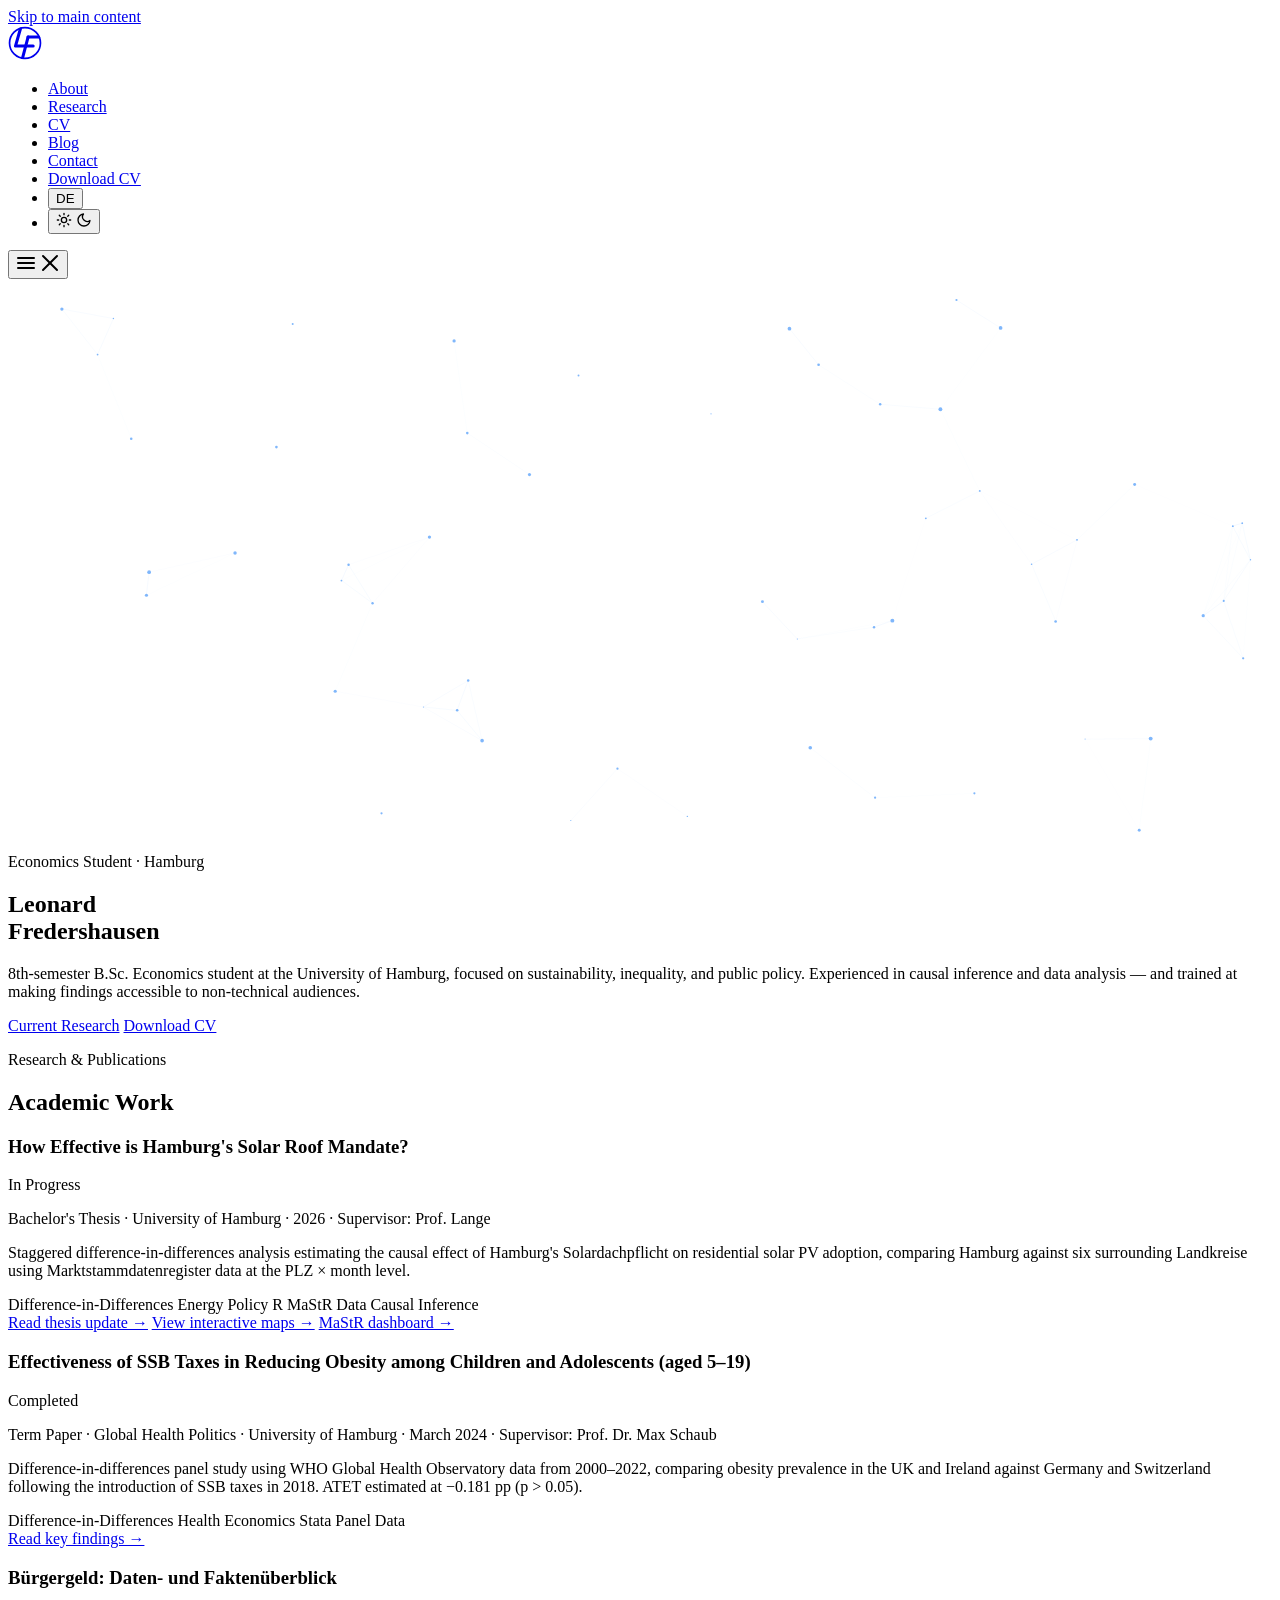
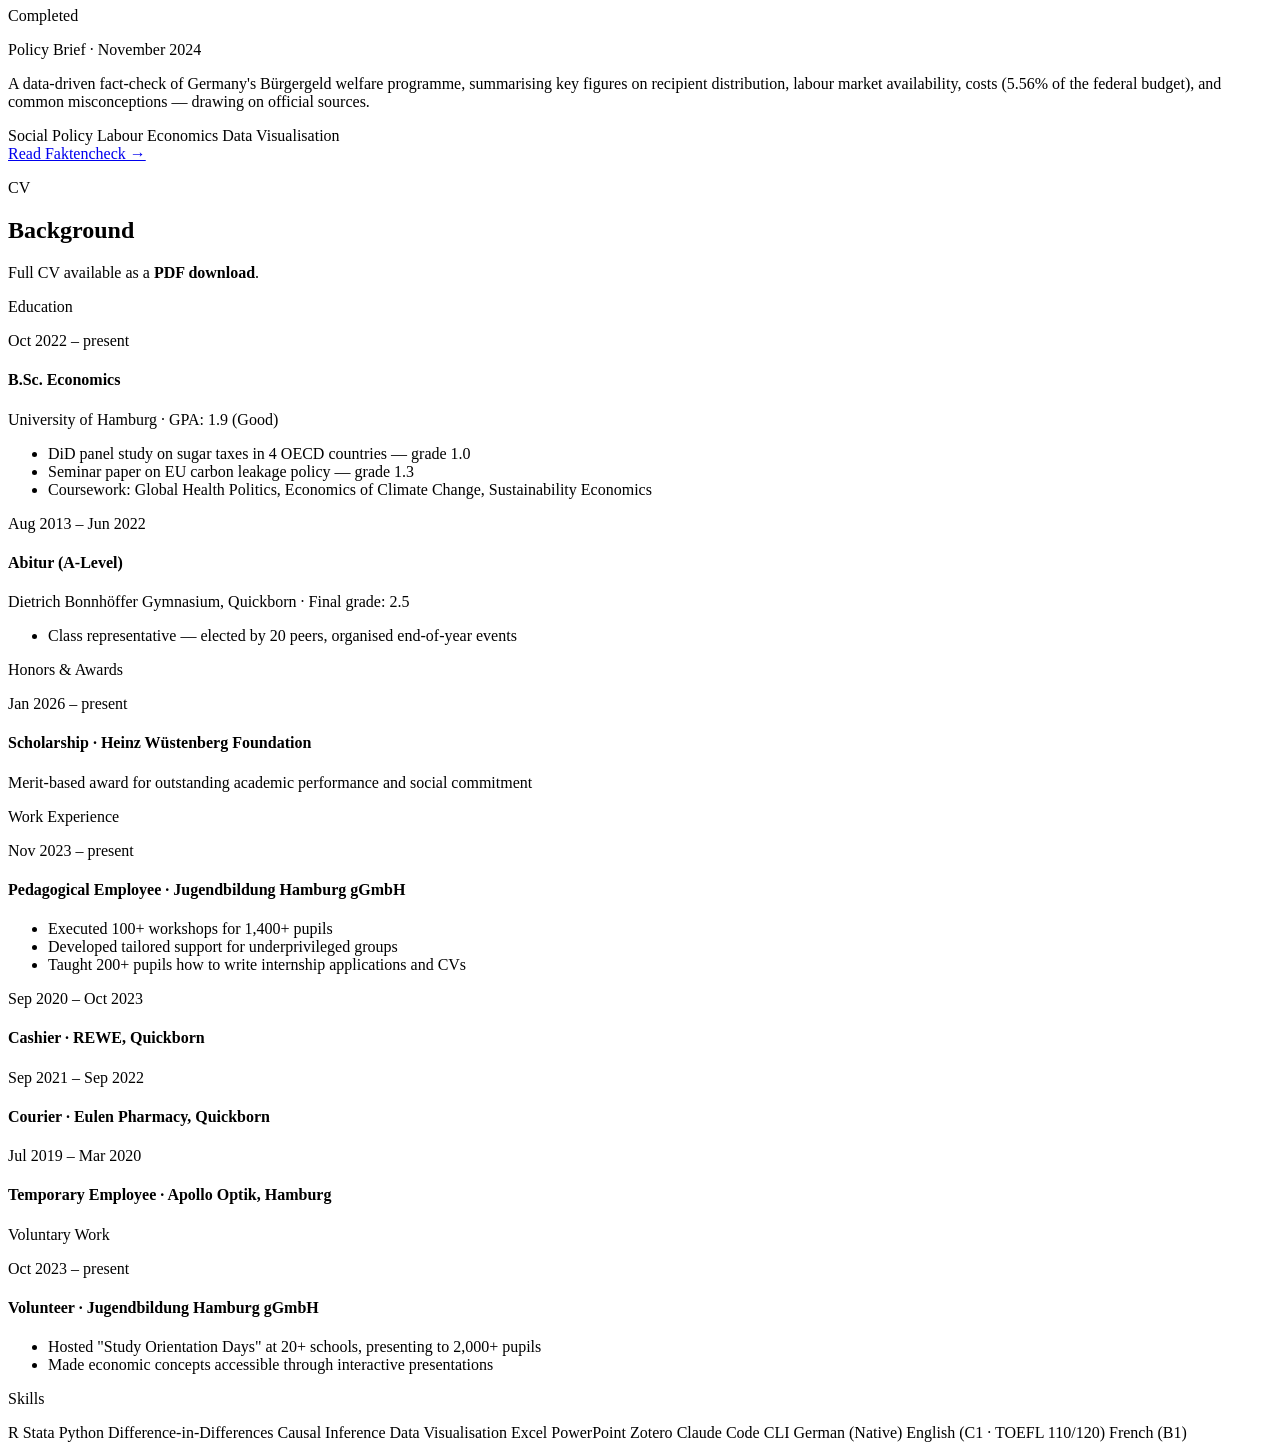
==== index.html @ 4311115f "Point og:url tags at lhausen.github.io after repo rename Repo renamed leonardfredershausen.github.io" ====
<!DOCTYPE html>
<html lang="en">
<head>
  <meta charset="UTF-8" />
  <meta name="viewport" content="width=device-width, initial-scale=1.0" />
  <title>Leonard Fredershausen — Economics Student</title>
  <meta name="description" content="Leonard Fredershausen — Economics student at the University of Hamburg, focused on sustainability, inequality, and evidence-based policy." />
  <meta property="og:type" content="website" />
  <meta property="og:title" content="Leonard Fredershausen — Economics Student" />
  <meta property="og:description" content="Economics student at the University of Hamburg focused on sustainability, inequality, and evidence-based policy." />
  <meta property="og:url" content="https://lhausen.github.io/" />
  <meta name="twitter:card" content="summary" />
  <meta name="twitter:title" content="Leonard Fredershausen — Economics Student" />
  <meta name="twitter:description" content="Economics student at the University of Hamburg focused on sustainability, inequality, and evidence-based policy." />
  <link rel="icon" type="image/svg+xml" href="favicon.svg" />
  <link rel="preconnect" href="https://fonts.googleapis.com" />
  <link rel="preconnect" href="https://fonts.gstatic.com" crossorigin />
  <link href="https://fonts.googleapis.com/css2?family=Inter:ital,opsz,wght@0,14..32,400;0,14..32,500;0,14..32,600;0,14..32,700;0,14..32,800&display=swap" rel="stylesheet" />
  <link rel="stylesheet" href="style.css" />
</head>
<body>
<a class="skip-link" href="#main-content">Skip to main content</a>

<!-- ── NAVIGATION ── -->
<nav>
  <div class="nav-inner">
    <a class="logo" href="#about">
      <svg width="34" height="34" viewBox="0 0 200 200" xmlns="http://www.w3.org/2000/svg" aria-label="Leonard Fredershausen">
        <defs><clipPath id="nc"><circle cx="100" cy="100" r="95"/></clipPath></defs>
        <circle cx="100" cy="100" r="91" fill="none" stroke="currentColor" stroke-width="10"/>
        <g clip-path="url(#nc)" fill="none" stroke="currentColor" stroke-width="18" stroke-linecap="round" stroke-linejoin="round">
          <polyline points="74,13 44,118 104,118"/>
          <line x1="118" y1="65" x2="85" y2="190"/>
          <line x1="118" y1="65" x2="184" y2="65"/>
          <line x1="104" y1="118" x2="148" y2="118"/>
        </g>
      </svg>
    </a>
    <ul>
      <li><a href="#about">About</a></li>
      <li><a href="#research">Research</a></li>
      
      <li><a href="#cv">CV</a></li>
      <li><a href="blog/index.html">Blog</a></li>
      <li><a href="#contact">Contact</a></li>
      <li><a class="nav-cv-btn" href="Leonard_Fredershausen_CV.pdf" download>Download CV</a></li>
      <li><button class="lang-toggle" id="langToggle" aria-label="Switch language">EN</button></li>
      <li><button class="theme-toggle" id="themeToggle" aria-label="Toggle dark mode">
        <svg class="icon-sun" xmlns="http://www.w3.org/2000/svg" width="16" height="16" viewBox="0 0 24 24" fill="none" stroke="currentColor" stroke-width="2" stroke-linecap="round" stroke-linejoin="round"><circle cx="12" cy="12" r="4"/><path d="M12 2v2M12 20v2M4.93 4.93l1.41 1.41M17.66 17.66l1.41 1.41M2 12h2M20 12h2M4.93 19.07l1.41-1.41M17.66 6.34l1.41-1.41"/></svg>
        <svg class="icon-moon" xmlns="http://www.w3.org/2000/svg" width="16" height="16" viewBox="0 0 24 24" fill="none" stroke="currentColor" stroke-width="2" stroke-linecap="round" stroke-linejoin="round"><path d="M21 12.79A9 9 0 1 1 11.21 3 7 7 0 0 0 21 12.79z"/></svg>
      </button></li>
    </ul>
    <button class="nav-toggle" id="navToggle" aria-label="Toggle menu" aria-expanded="false">
      <svg class="icon-ham" width="20" height="20" viewBox="0 0 20 20" fill="none" xmlns="http://www.w3.org/2000/svg"><line x1="2" y1="5" x2="18" y2="5" stroke="currentColor" stroke-width="2" stroke-linecap="round"/><line x1="2" y1="10" x2="18" y2="10" stroke="currentColor" stroke-width="2" stroke-linecap="round"/><line x1="2" y1="15" x2="18" y2="15" stroke="currentColor" stroke-width="2" stroke-linecap="round"/></svg>
      <svg class="icon-x" width="20" height="20" viewBox="0 0 20 20" fill="none" xmlns="http://www.w3.org/2000/svg"><line x1="3" y1="3" x2="17" y2="17" stroke="currentColor" stroke-width="2" stroke-linecap="round"/><line x1="17" y1="3" x2="3" y2="17" stroke="currentColor" stroke-width="2" stroke-linecap="round"/></svg>
    </button>
  </div>
</nav>

<!-- ── MAIN CONTENT ── -->
<main id="main-content">

<!-- ── HERO ── -->
<section id="about">
  <canvas id="hero-canvas"></canvas>
  <div class="section-inner">
    <p class="hero-eyebrow fade-up"><span id="typewriter-role" data-en="Economics Student" data-de="Wirtschaftsstudent">Economics Student</span> · Hamburg</p>
    <h1 class="hero-name fade-up">Leonard<br><span>Fredershausen</span></h1>
    <p class="hero-bio fade-up" data-en="8th-semester B.Sc. Economics student at the University of Hamburg, focused on sustainability, inequality, and public policy. Experienced in causal inference and data analysis — and trained at making findings accessible to non-technical audiences." data-de="Wirtschaftsstudent im 8. Semester (B.Sc.) an der Universität Hamburg mit Schwerpunkt Nachhaltigkeit, Ungleichheit und evidenzbasierter Politik. Erfahrung in kausaler Inferenz und Datenanalyse — und geübt darin, Ergebnisse für nicht-technische Zielgruppen verständlich zu machen.">
      8th-semester B.Sc. Economics student at the University of Hamburg, focused on
      sustainability, inequality, and public policy. Experienced in
      causal inference and data analysis — and trained at making findings
      accessible to non-technical audiences.
    </p>
    <div class="hero-links fade-up">
      <a class="btn btn-primary" href="#research" data-en="Current Research" data-de="Aktuelle Forschung">Current Research</a>
      <a class="btn btn-secondary" href="Leonard_Fredershausen_CV.pdf" download data-en="Download CV" data-de="Lebenslauf herunterladen">Download CV</a>
    </div>
  </div>
</section>

<!-- ── RESEARCH & PUBLICATIONS ── -->
<section id="research" class="subtle">
  <div class="section-inner">
    <p class="section-label" data-en="Research & Publications" data-de="Forschung & Publikationen">Research & Publications</p>
    <h2 class="section-title" data-en="Academic Work" data-de="Akademische Arbeiten">Academic Work</h2>
    <div class="pub-card fade-up">
      <div class="pub-card-header">
        <h3 data-en="How Effective is Hamburg's Solar Roof Mandate?" data-de="Wie wirksam ist Hamburgs Solardachpflicht?">How Effective is Hamburg's Solar Roof Mandate?</h3>
        <span class="pub-status status-progress" data-en="In Progress" data-de="In Bearbeitung">In Progress</span>
      </div>
      <p class="pub-meta" data-en="Bachelor's Thesis · University of Hamburg · 2026 · Supervisor: Prof. Lange" data-de="Bachelorarbeit · Universität Hamburg · 2026 · Betreuer: Prof. Lange">Bachelor's Thesis · University of Hamburg · 2026 · Supervisor: Prof. Lange</p>
      <p data-en="Staggered difference-in-differences analysis estimating the causal effect of Hamburg's Solardachpflicht on residential solar PV adoption, comparing Hamburg against six surrounding Landkreise using Marktstammdatenregister data at the PLZ × month level." data-de="Gestaffelte Difference-in-Differences-Analyse zur Schätzung des Kausaleffekts der Hamburger Solardachpflicht auf die private Solarenergienutzung, unter Verwendung von Marktstammdatenregisterdaten auf PLZ-×-Monats-Ebene.">Staggered difference-in-differences analysis estimating the causal effect of Hamburg's Solardachpflicht on residential solar PV adoption, comparing Hamburg against six surrounding Landkreise using Marktstammdatenregister data at the PLZ × month level.</p>
      <div class="tag-row">
        <span class="tag">Difference-in-Differences</span>
        <span class="tag">Energy Policy</span>
        <span class="tag">R</span>
        <span class="tag">MaStR Data</span>
        <span class="tag">Causal Inference</span>
      </div>
      <div class="pub-actions">
        <a class="pub-read-more" href="blog/posts/hamburg-solar-mandate.html" data-en="Read thesis update →" data-de="Zur Thesis-Aktualisierung →">Read thesis update →</a>
        <a class="pub-read-more pub-read-more-alt" href="germany-map.html" data-en="View interactive maps →" data-de="Interaktive Karten →">View interactive maps →</a>
        <a class="pub-read-more pub-read-more-alt" href="solar-dashboard.html" data-en="MaStR dashboard →" data-de="MaStR Dashboard →">MaStR dashboard →</a>
      </div>
    </div>

    <div class="pub-card fade-up">
      <div class="pub-card-header">
        <h3 data-en="Effectiveness of SSB Taxes in Reducing Obesity among Children and Adolescents (aged 5–19)" data-de="Wirksamkeit von Zuckersteuergetränken bei der Reduzierung von Adipositas bei Kindern und Jugendlichen (5–19 Jahre)">Effectiveness of SSB Taxes in Reducing Obesity among Children and Adolescents (aged 5–19)</h3>
        <span class="pub-status status-done" data-en="Completed" data-de="Abgeschlossen">Completed</span>
      </div>
      <p class="pub-meta" data-en="Term Paper · Global Health Politics · University of Hamburg · March 2024 · Supervisor: Prof. Dr. Max Schaub" data-de="Seminararbeit · Global Health Politics · Universität Hamburg · März 2024 · Betreuer: Prof. Dr. Max Schaub">Term Paper · Global Health Politics · University of Hamburg · March 2024 · Supervisor: Prof. Dr. Max Schaub</p>
      <p data-en="Difference-in-differences panel study using WHO Global Health Observatory data from 2000–2022, comparing obesity prevalence in the UK and Ireland against Germany and Switzerland following the introduction of SSB taxes in 2018. ATET estimated at −0.181 pp (p > 0.05)." data-de="Difference-in-Differences-Panelstudie mit WHO-Daten (2000–2022), die Adipositasprävalenz in UK und Irland mit Deutschland und der Schweiz nach Einführung der Zuckersteuer 2018 vergleicht. ATET: −0,181 Pp (p > 0,05).">Difference-in-differences panel study using WHO Global Health Observatory data from 2000–2022, comparing obesity prevalence in the UK and Ireland against Germany and Switzerland following the introduction of SSB taxes in 2018. ATET estimated at −0.181 pp (p > 0.05).</p>
      <div class="tag-row">
        <span class="tag">Difference-in-Differences</span>
        <span class="tag">Health Economics</span>
        <span class="tag">Stata</span>
        <span class="tag">Panel Data</span>
      </div>
      <div class="pub-actions">
        <a class="pub-read-more" href="blog/posts/ssb-tax-obesity-findings.html" data-en="Read key findings →" data-de="Zu den Ergebnissen →">Read key findings →</a>
      </div>
    </div>

    <div class="pub-card fade-up">
      <div class="pub-card-header">
        <h3 data-en="Bürgergeld: Daten- und Faktenüberblick" data-de="Bürgergeld: Daten- und Faktenüberblick">Bürgergeld: Daten- und Faktenüberblick</h3>
        <span class="pub-status status-done" data-en="Completed" data-de="Abgeschlossen">Completed</span>
      </div>
      <p class="pub-meta" data-en="Policy Brief · November 2024" data-de="Policy Brief · November 2024">Policy Brief · November 2024</p>
      <p data-en="A data-driven fact-check of Germany's Bürgergeld welfare programme, summarising key figures on recipient distribution, labour market availability, costs (5.56% of the federal budget), and common misconceptions — drawing on official sources." data-de="Ein datenbasierter Faktencheck zum Bürgergeld, der Schlüsselkennzahlen zu Empfängerstruktur, Arbeitsmarktverfügbarkeit, Kosten (5,56 % des Bundeshaushalts) und verbreiteten Missverständnissen zusammenfasst.">A data-driven fact-check of Germany's Bürgergeld welfare programme, summarising key figures on recipient distribution, labour market availability, costs (5.56% of the federal budget), and common misconceptions — drawing on official sources.</p>
      <div class="tag-row">
        <span class="tag">Social Policy</span>
        <span class="tag">Labour Economics</span>
        <span class="tag">Data Visualisation</span>
      </div>
      <div class="pub-actions">
        <a class="pub-read-more" href="blog/posts/buergergeld-faktencheck.html" data-en="Read Faktencheck →" data-de="Zum Faktencheck →">Read Faktencheck →</a>
      </div>
    </div>
  </div>
</section>

<!-- ── CV ── -->
<section id="cv" class="light">
  <div class="section-inner">
    <p class="section-label" data-en="CV" data-de="Lebenslauf">CV</p>
    <h2 class="section-title" data-en="Background" data-de="Werdegang">Background</h2>
    <p class="section-subtitle">
      Full CV available as a <a href="Leonard_Fredershausen_CV.pdf" download style="color:var(--accent);font-weight:600;text-decoration:none;border-bottom:1px solid var(--accent-border);">PDF download</a>.
    </p>

    <div class="cv-group fade-up">
      <p class="cv-group-title" data-en="Education" data-de="Ausbildung">Education</p>
      <div class="cv-item">
        <span class="cv-date">Oct 2022 – present</span>
        <div>
          <h4 data-en="B.Sc. Economics" data-de="B.Sc. Volkswirtschaftslehre">B.Sc. Economics</h4>
          <p>University of Hamburg · GPA: 1.9 (Good)</p>
          <ul class="cv-bullets">
            <li>DiD panel study on sugar taxes in 4 OECD countries — grade 1.0</li>
            <li>Seminar paper on EU carbon leakage policy — grade 1.3</li>
            <li>Coursework: Global Health Politics, Economics of Climate Change, Sustainability Economics</li>
          </ul>
        </div>
      </div>
      <div class="cv-item">
        <span class="cv-date">Aug 2013 – Jun 2022</span>
        <div>
          <h4 data-en="Abitur (A-Level)" data-de="Abitur">Abitur (A-Level)</h4>
          <p>Dietrich Bonnhöffer Gymnasium, Quickborn · Final grade: 2.5</p>
          <ul class="cv-bullets">
            <li>Class representative — elected by 20 peers, organised end-of-year events</li>
          </ul>
        </div>
      </div>
    </div>

    <div class="cv-group fade-up">
      <p class="cv-group-title" data-en="Honors &amp; Awards" data-de="Auszeichnungen">Honors & Awards</p>
      <div class="cv-item">
        <span class="cv-date">Jan 2026 – present</span>
        <div>
          <h4 data-en="Scholarship · Heinz Wüstenberg Foundation" data-de="Stipendium · Heinz-Wüstenberg-Stiftung">Scholarship · Heinz Wüstenberg Foundation</h4>
          <p data-en="Merit-based award for outstanding academic performance and social commitment" data-de="Leistungsbasiertes Stipendium für herausragende akademische Leistungen und soziales Engagement">Merit-based award for outstanding academic performance and social commitment</p>
        </div>
      </div>
    </div>

    <div class="cv-group fade-up">
      <p class="cv-group-title" data-en="Work Experience" data-de="Berufserfahrung">Work Experience</p>
      <div class="cv-item">
        <span class="cv-date">Nov 2023 – present</span>
        <div>
          <h4 data-en="Pedagogical Employee · Jugendbildung Hamburg gGmbH" data-de="Pädagogischer Mitarbeiter · Jugendbildung Hamburg gGmbH">Pedagogical Employee · Jugendbildung Hamburg gGmbH</h4>
          <ul class="cv-bullets">
            <li>Executed 100+ workshops for 1,400+ pupils</li>
            <li>Developed tailored support for underprivileged groups</li>
            <li>Taught 200+ pupils how to write internship applications and CVs</li>
          </ul>
        </div>
      </div>
      <div class="cv-item">
        <span class="cv-date">Sep 2020 – Oct 2023</span>
        <div>
          <h4 data-en="Cashier · REWE, Quickborn" data-de="Kassierer · REWE, Quickborn">Cashier · REWE, Quickborn</h4>
        </div>
      </div>
      <div class="cv-item">
        <span class="cv-date">Sep 2021 – Sep 2022</span>
        <div>
          <h4 data-en="Courier · Eulen Pharmacy, Quickborn" data-de="Kurier · Eulen Apotheke, Quickborn">Courier · Eulen Pharmacy, Quickborn</h4>
        </div>
      </div>
      <div class="cv-item">
        <span class="cv-date">Jul 2019 – Mar 2020</span>
        <div>
          <h4 data-en="Temporary Employee · Apollo Optik, Hamburg" data-de="Aushilfskraft · Apollo Optik, Hamburg">Temporary Employee · Apollo Optik, Hamburg</h4>
        </div>
      </div>
    </div>

    <div class="cv-group fade-up">
      <p class="cv-group-title" data-en="Voluntary Work" data-de="Ehrenamtliche Tätigkeiten">Voluntary Work</p>
      <div class="cv-item">
        <span class="cv-date">Oct 2023 – present</span>
        <div>
          <h4 data-en="Volunteer · Jugendbildung Hamburg gGmbH" data-de="Ehrenamtlicher · Jugendbildung Hamburg gGmbH">Volunteer · Jugendbildung Hamburg gGmbH</h4>
          <ul class="cv-bullets">
            <li>Hosted "Study Orientation Days" at 20+ schools, presenting to 2,000+ pupils</li>
            <li>Made economic concepts accessible through interactive presentations</li>
          </ul>
        </div>
      </div>
    </div>

    <div class="cv-group fade-up">
      <p class="cv-group-title" data-en="Skills" data-de="Fähigkeiten">Skills</p>
      <div class="skills-grid">
        <span class="skill-chip">R</span>
        <span class="skill-chip">Stata</span>
        <span class="skill-chip">Python</span>
        <span class="skill-chip">Difference-in-Differences</span>
        <span class="skill-chip">Causal Inference</span>
        <span class="skill-chip">Data Visualisation</span>
        <span class="skill-chip">Excel</span>
        <span class="skill-chip">PowerPoint</span>
        <span class="skill-chip">Zotero</span>
        <span class="skill-chip">Claude Code</span>
        <span class="skill-chip">CLI</span>
        <span class="skill-chip">German (Native)</span>
        <span class="skill-chip">English (C1 · TOEFL 110/120)</span>
        <span class="skill-chip">French (B1)</span>
      </div>
    </div>
  </div>
</section>

<!-- ── CONTACT ── -->
<section id="contact">
  <div class="section-inner">
    <div class="contact-card fade-up">
      <h2 data-en="Get in Touch" data-de="Kontakt aufnehmen">Get in Touch</h2>
      <p class="contact-intro" data-en="Feel free to reach out about research, collaborations, or anything else. I try to respond within a few days." data-de="Schreib mir gerne zu Forschungsthemen, Kooperationen oder anderen Anliegen. Ich antworte in der Regel innerhalb weniger Tage.">
        Feel free to reach out about research, collaborations, or anything else.
        I try to respond within a few days.
      </p>
      <div class="contact-links">
        <button class="contact-email" id="copyEmailBtn" aria-label="Copy email address">
          <span class="email-default">
            <svg xmlns="http://www.w3.org/2000/svg" width="16" height="16" viewBox="0 0 24 24" fill="none" stroke="currentColor" stroke-width="2" stroke-linecap="round" stroke-linejoin="round"><rect x="3" y="5" width="18" height="14" rx="2"/><polyline points="3 7 12 13 21 7"/></svg>
            l.fredershausen@outlook.de
          </span>
          <span class="email-copied" aria-hidden="true">
            <svg xmlns="http://www.w3.org/2000/svg" width="16" height="16" viewBox="0 0 24 24" fill="none" stroke="currentColor" stroke-width="2.5" stroke-linecap="round" stroke-linejoin="round"><polyline points="20 6 9 17 4 12"/></svg>
            Copied!
          </span>
        </button>
        <a class="contact-social" href="https://linkedin.com/in/leonardfredershausen/" target="_blank" rel="noopener">
          <svg xmlns="http://www.w3.org/2000/svg" width="18" height="18" viewBox="0 0 24 24" fill="currentColor"><path d="M16 8a6 6 0 0 1 6 6v7h-4v-7a2 2 0 0 0-2-2 2 2 0 0 0-2 2v7h-4v-7a6 6 0 0 1 6-6z"/><rect x="2" y="9" width="4" height="12"/><circle cx="4" cy="4" r="2"/></svg>
          LinkedIn
        </a>
      </div>
    </div>
  </div>
</section>

</main>

<button class="scroll-top" id="scrollTop" aria-label="Scroll to top">
  <svg xmlns="http://www.w3.org/2000/svg" width="18" height="18" viewBox="0 0 24 24" fill="none" stroke="currentColor" stroke-width="2.5" stroke-linecap="round" stroke-linejoin="round"><path d="M18 15l-6-6-6 6"/></svg>
</button>

<footer>
  <p>© 2026 Leonard Fredershausen · <a href="https://linkedin.com/in/leonardfredershausen/" target="_blank" rel="noopener" style="color:inherit;text-decoration:none;border-bottom:1px solid currentColor;opacity:0.6;">LinkedIn</a></p>
</footer>

<script>
  // Nav scroll state
  const nav = document.querySelector('nav');
  const hero = document.getElementById('about');
  function updateNav() {
    nav.classList.toggle('scrolled', hero.getBoundingClientRect().bottom <= nav.offsetHeight);
  }
  window.addEventListener('scroll', updateNav, { passive: true });
  updateNav();

  // Fade-in on scroll
  const fadeObserver = new IntersectionObserver((entries) => {
    entries.forEach(e => { if (e.isIntersecting) { e.target.classList.add('visible'); fadeObserver.unobserve(e.target); } });
  }, { threshold: 0.12 });
  document.querySelectorAll('.fade-up').forEach(el => fadeObserver.observe(el));

  // Active nav highlight via IntersectionObserver
  const navLinks = {
    about:        document.querySelector('nav a[href="#about"]'),
    research:     document.querySelector('nav a[href="#research"]'),
    publications: document.querySelector('nav a[href="#publications"]'),
    cv:           document.querySelector('nav a[href="#cv"]'),
    contact:      document.querySelector('nav a[href="#contact"]'),
  };
  const sectionIds = ['about', 'research', 'publications', 'cv', 'contact'];
  const activeSections = new Set();
  const navObserver = new IntersectionObserver((entries) => {
    entries.forEach(e => {
      if (e.isIntersecting) activeSections.add(e.target.id);
      else activeSections.delete(e.target.id);
    });
    // Highlight the topmost visible section
    for (const id of sectionIds) {
      if (activeSections.has(id)) {
        Object.values(navLinks).forEach(a => { if (a) a.classList.remove('active'); });
        if (navLinks[id]) navLinks[id].classList.add('active');
        break;
      }
    }
  }, { threshold: 0.25 });
  sectionIds.forEach(id => {
    const el = document.getElementById(id);
    if (el) navObserver.observe(el);
  });

  // Dark mode toggle
  const themeToggle = document.getElementById('themeToggle');
  function applyTheme(dark) {
    document.documentElement.setAttribute('data-theme', dark ? 'dark' : '');
  }
  const savedTheme = localStorage.getItem('theme');
  applyTheme(savedTheme === 'dark');
  themeToggle.addEventListener('click', () => {
    const isDark = document.documentElement.getAttribute('data-theme') === 'dark';
    const next = !isDark;
    applyTheme(next);
    localStorage.setItem('theme', next ? 'dark' : 'light');
  });

  // Reduced motion preference
  const prefersReducedMotion = window.matchMedia('(prefers-reduced-motion: reduce)').matches;

  // Typewriter for hero eyebrow
  const roles = ['Economics Student', 'Volunteer', 'Data Analyst'];
  const typeEl = document.getElementById('typewriter-role');
  let roleIdx = 0, charIdx = roles[0].length, deleting = false;
  const TYPE_SPEED = 75, DELETE_SPEED = 40, PAUSE_AFTER_TYPE = 2200, PAUSE_AFTER_DELETE = 400;

  function tick() {
    const current = roles[roleIdx];
    if (!deleting) {
      if (charIdx < current.length) {
        charIdx++;
        typeEl.textContent = current.slice(0, charIdx);
        setTimeout(tick, TYPE_SPEED);
      } else {
        setTimeout(() => { deleting = true; tick(); }, PAUSE_AFTER_TYPE);
      }
    } else {
      if (charIdx > 0) {
        charIdx--;
        typeEl.textContent = current.slice(0, charIdx);
        setTimeout(tick, DELETE_SPEED);
      } else {
        deleting = false;
        roleIdx = (roleIdx + 1) % roles.length;
        charIdx = 0;
        setTimeout(tick, PAUSE_AFTER_DELETE);
      }
    }
  }
  // Start after initial pause so first text is readable (skip animation if reduced motion preferred)
  if (!prefersReducedMotion) setTimeout(tick, PAUSE_AFTER_TYPE);

  // Scroll to top button
  const scrollTopBtn = document.getElementById('scrollTop');
  window.addEventListener('scroll', () => {
    scrollTopBtn.classList.toggle('visible', window.scrollY > 400);
  }, { passive: true });
  scrollTopBtn.addEventListener('click', () => window.scrollTo({ top: 0, behavior: 'smooth' }));

  // Particle background (skip if reduced motion preferred)
  if (!prefersReducedMotion) (function() {
    const canvas = document.getElementById('hero-canvas');
    const ctx = canvas.getContext('2d');
    const particles = [];
    const COUNT = 55;
    const MAX_DIST = 120;

    function resize() {
      const hero = document.getElementById('about');
      canvas.width = hero.clientWidth || window.innerWidth;
      canvas.height = hero.clientHeight || 600;
    }

    function initParticles() {
      particles.length = 0;
      for (let i = 0; i < COUNT; i++) {
        particles.push({
          x: Math.random() * canvas.width,
          y: Math.random() * canvas.height,
          vx: (Math.random() - 0.5) * 0.4,
          vy: (Math.random() - 0.5) * 0.4,
          r: Math.random() * 1.5 + 0.5
        });
      }
    }

    const mouse = { x: -999, y: -999 };
    const hero = document.getElementById('about');
    hero.addEventListener('mousemove', (e) => {
      const rect = canvas.getBoundingClientRect();
      mouse.x = e.clientX - rect.left;
      mouse.y = e.clientY - rect.top;
    }, { passive: true });
    hero.addEventListener('mouseleave', () => { mouse.x = -999; mouse.y = -999; });

    resize();
    initParticles();
    window.addEventListener('resize', () => { resize(); initParticles(); }, { passive: true });

    function draw() {
      ctx.clearRect(0, 0, canvas.width, canvas.height);

      // Cursor spotlight glow
      if (mouse.x > -900) {
        const grd = ctx.createRadialGradient(mouse.x, mouse.y, 0, mouse.x, mouse.y, 180);
        grd.addColorStop(0, 'rgba(96,165,250,0.12)');
        grd.addColorStop(1, 'rgba(96,165,250,0)');
        ctx.fillStyle = grd;
        ctx.beginPath();
        ctx.arc(mouse.x, mouse.y, 180, 0, Math.PI * 2);
        ctx.fill();
      }

      for (let i = 0; i < COUNT; i++) {
        const p = particles[i];

        // Cursor repulsion
        if (mouse.x > -900) {
          const mdx = p.x - mouse.x, mdy = p.y - mouse.y;
          const mdist = Math.sqrt(mdx * mdx + mdy * mdy);
          if (mdist < 120 && mdist > 0) {
            const force = (120 - mdist) / 120 * 0.6;
            p.vx += (mdx / mdist) * force;
            p.vy += (mdy / mdist) * force;
            const spd = Math.sqrt(p.vx * p.vx + p.vy * p.vy);
            if (spd > 2.5) { p.vx = p.vx / spd * 2.5; p.vy = p.vy / spd * 2.5; }
          }
        }

        // Gentle velocity damping back to natural speed
        p.vx *= 0.99;
        p.vy *= 0.99;

        p.x += p.vx;
        p.y += p.vy;
        if (p.x < 0 || p.x > canvas.width) p.vx *= -1;
        if (p.y < 0 || p.y > canvas.height) p.vy *= -1;

        ctx.beginPath();
        ctx.arc(p.x, p.y, p.r, 0, Math.PI * 2);
        ctx.fillStyle = 'rgba(96,165,250,0.8)';
        ctx.fill();

        for (let j = i + 1; j < COUNT; j++) {
          const q = particles[j];
          const dx = p.x - q.x, dy = p.y - q.y;
          const dist = Math.sqrt(dx * dx + dy * dy);
          if (dist < MAX_DIST) {
            ctx.beginPath();
            ctx.moveTo(p.x, p.y);
            ctx.lineTo(q.x, q.y);
            ctx.strokeStyle = `rgba(96,165,250,${0.15 * (1 - dist / MAX_DIST)})`;
            ctx.lineWidth = 0.5;
            ctx.stroke();
          }
        }
      }
      requestAnimationFrame(draw);
    }
    draw();
  })();

  // Language toggle
  const langToggle = document.getElementById('langToggle');
  let currentLang = localStorage.getItem('lang') || 'en';
  function applyLang(lang) {
    currentLang = lang;
    document.documentElement.setAttribute('lang', lang);
    langToggle.textContent = lang === 'en' ? 'DE' : 'EN';
    document.querySelectorAll('[data-en]').forEach(el => {
      el.textContent = lang === 'en' ? el.dataset.en : el.dataset.de;
    });
    localStorage.setItem('lang', lang);
  }
  applyLang(currentLang);
  langToggle.addEventListener('click', () => applyLang(currentLang === 'en' ? 'de' : 'en'));

  // Copy email
  const copyBtn = document.getElementById('copyEmailBtn');
  let copyTimer;
  copyBtn.addEventListener('click', () => {
    navigator.clipboard.writeText('l.fredershausen@outlook.de').then(() => {
      copyBtn.classList.add('copied');
      clearTimeout(copyTimer);
      copyTimer = setTimeout(() => copyBtn.classList.remove('copied'), 2200);
    });
  });

  // Hamburger menu
  const navToggle = document.getElementById('navToggle');
  const navUl = document.querySelector('nav ul');
  if (navToggle) {
    navToggle.addEventListener('click', () => {
      const isOpen = navToggle.classList.toggle('open');
      navUl.classList.toggle('open');
      navToggle.setAttribute('aria-expanded', isOpen);
    });
    document.addEventListener('click', (e) => {
      if (!e.target.closest('nav')) {
        navToggle.classList.remove('open');
        navUl.classList.remove('open');
      }
    });
    navUl.querySelectorAll('a').forEach(a => a.addEventListener('click', () => {
      navToggle.classList.remove('open');
      navUl.classList.remove('open');
    }));
  }
</script>
</body>
</html>
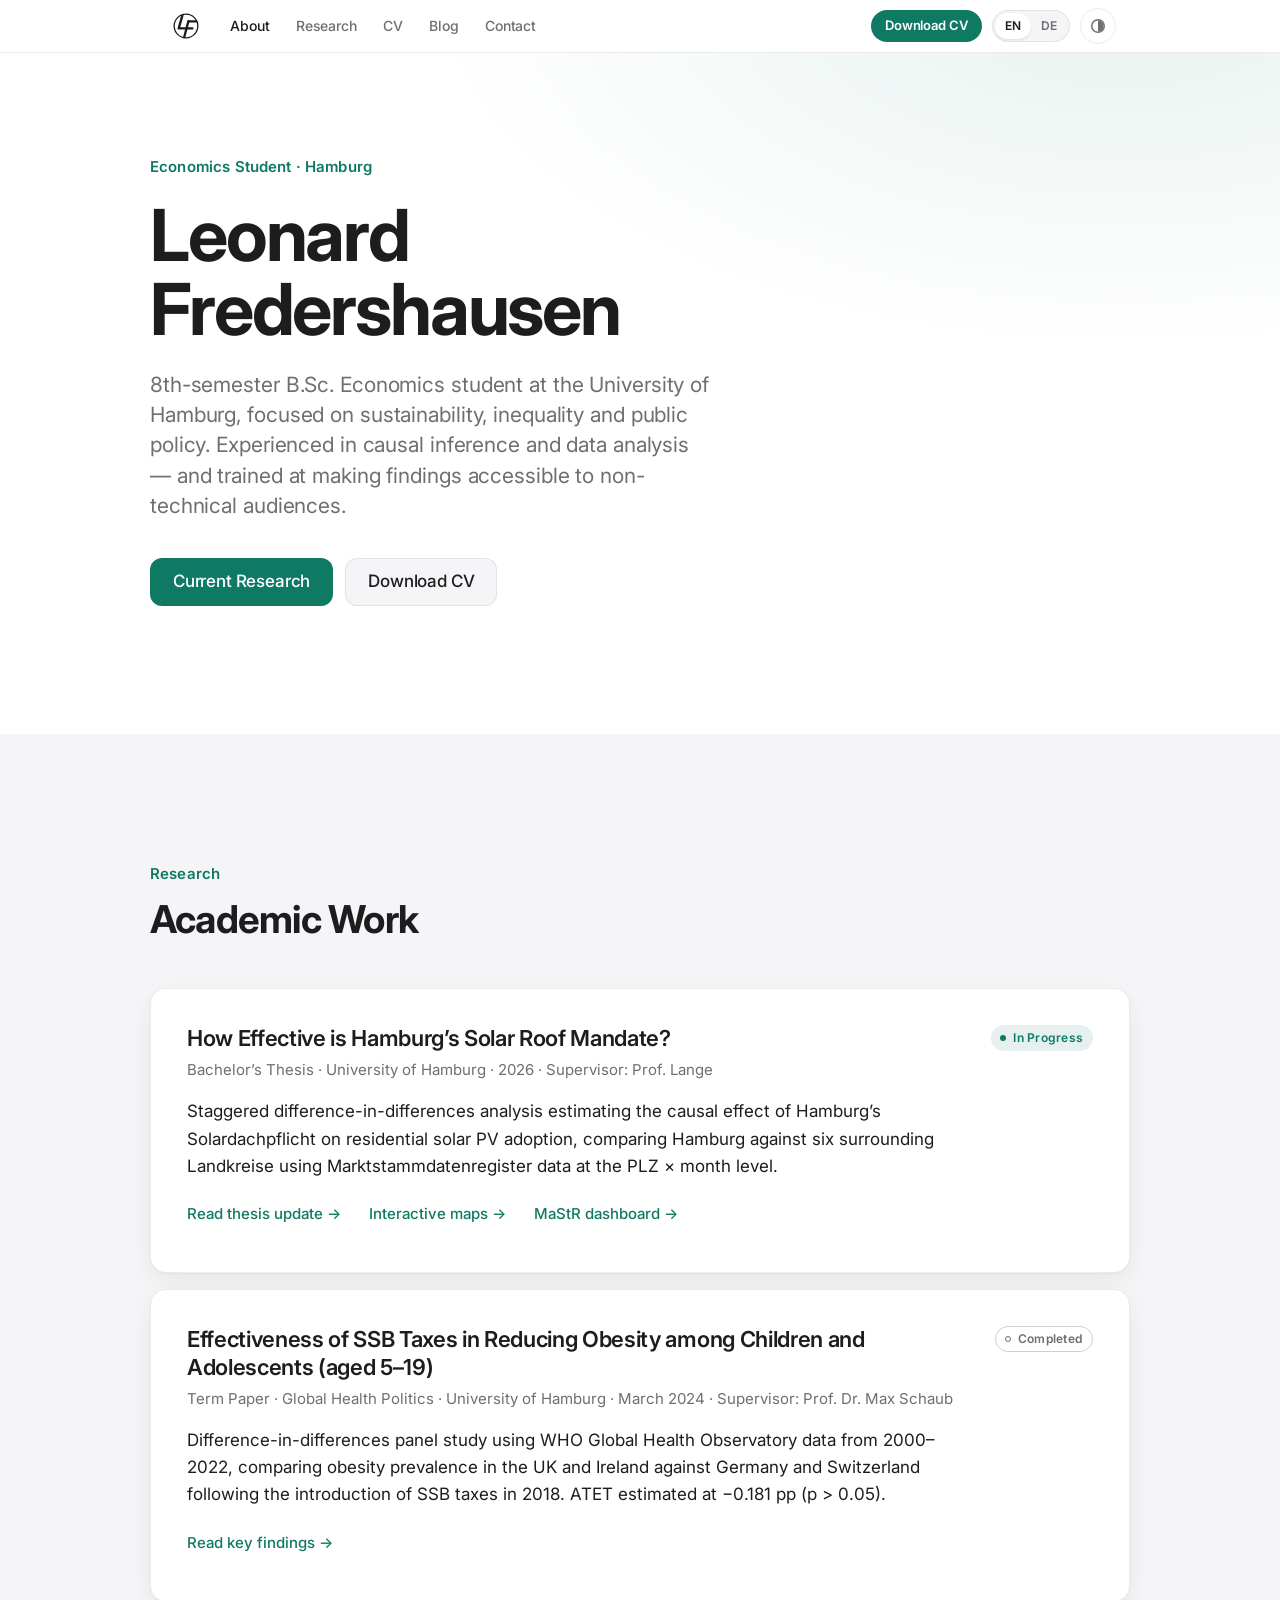
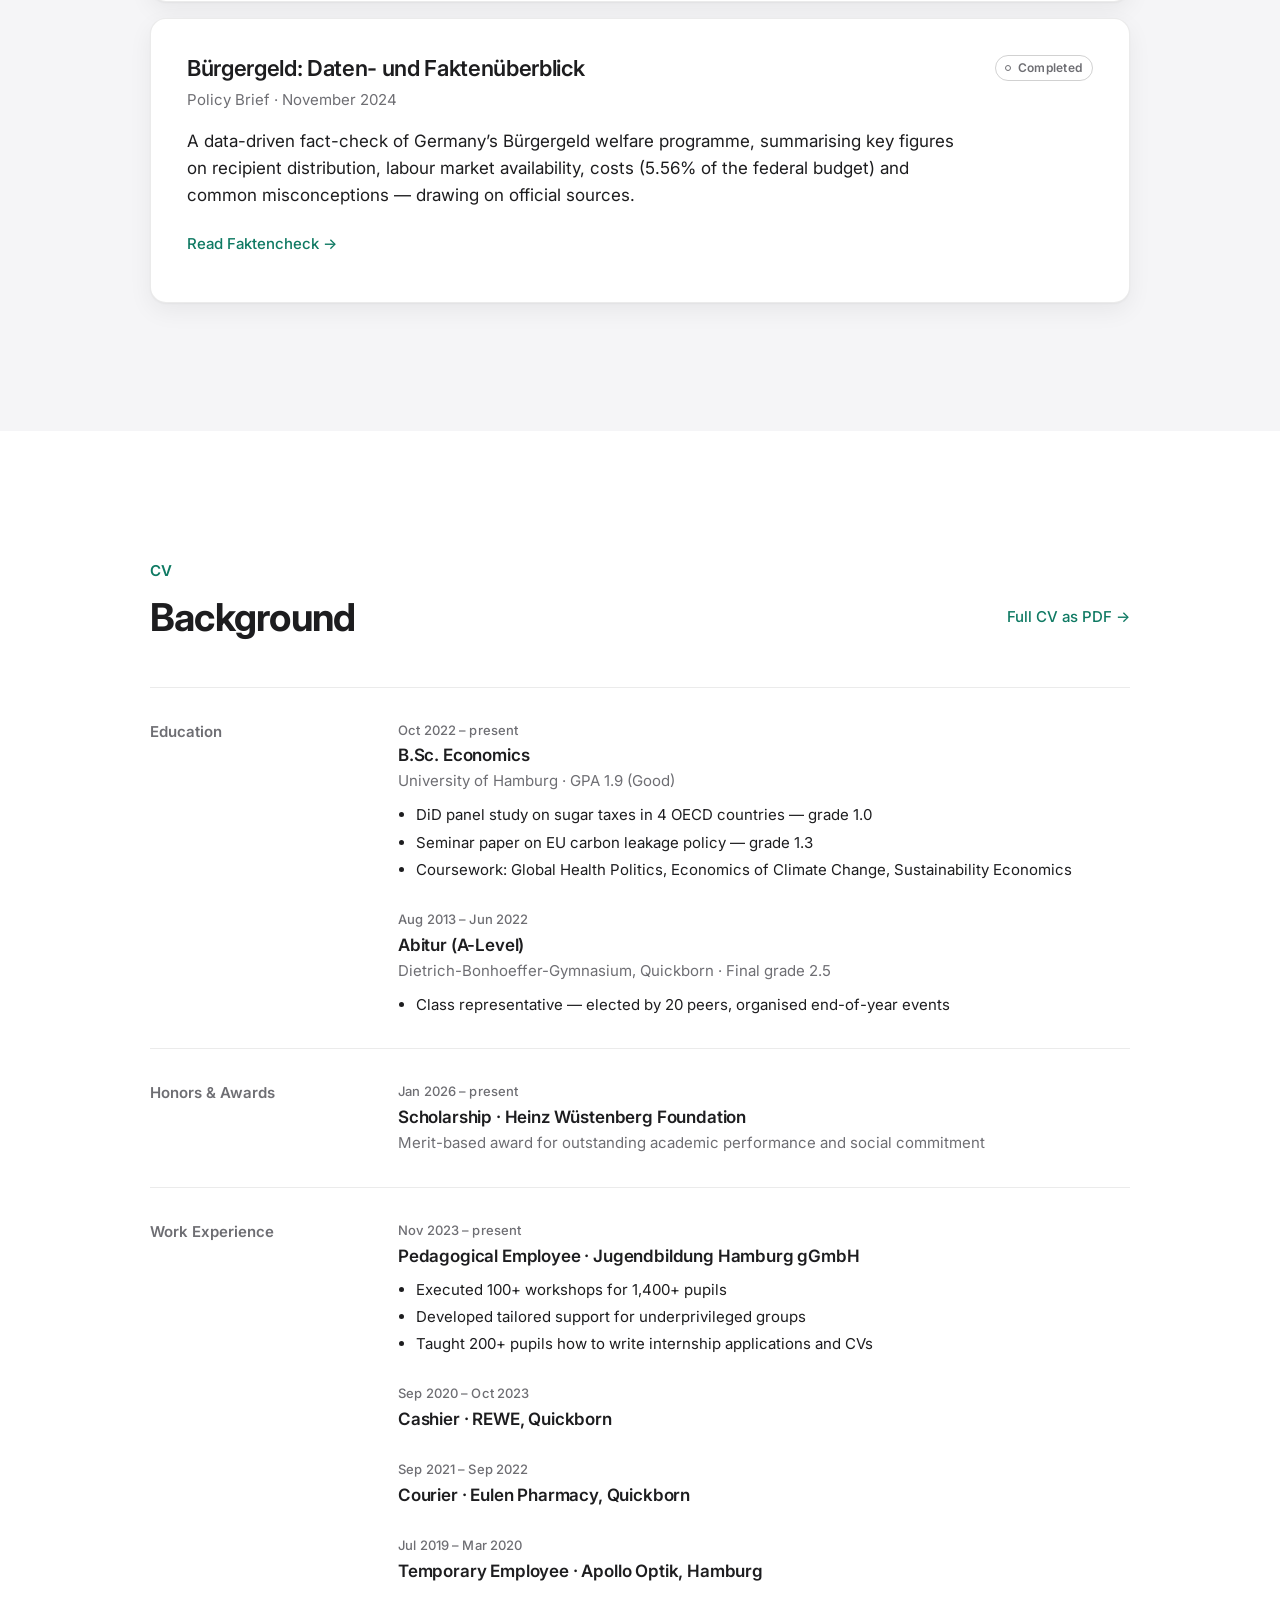
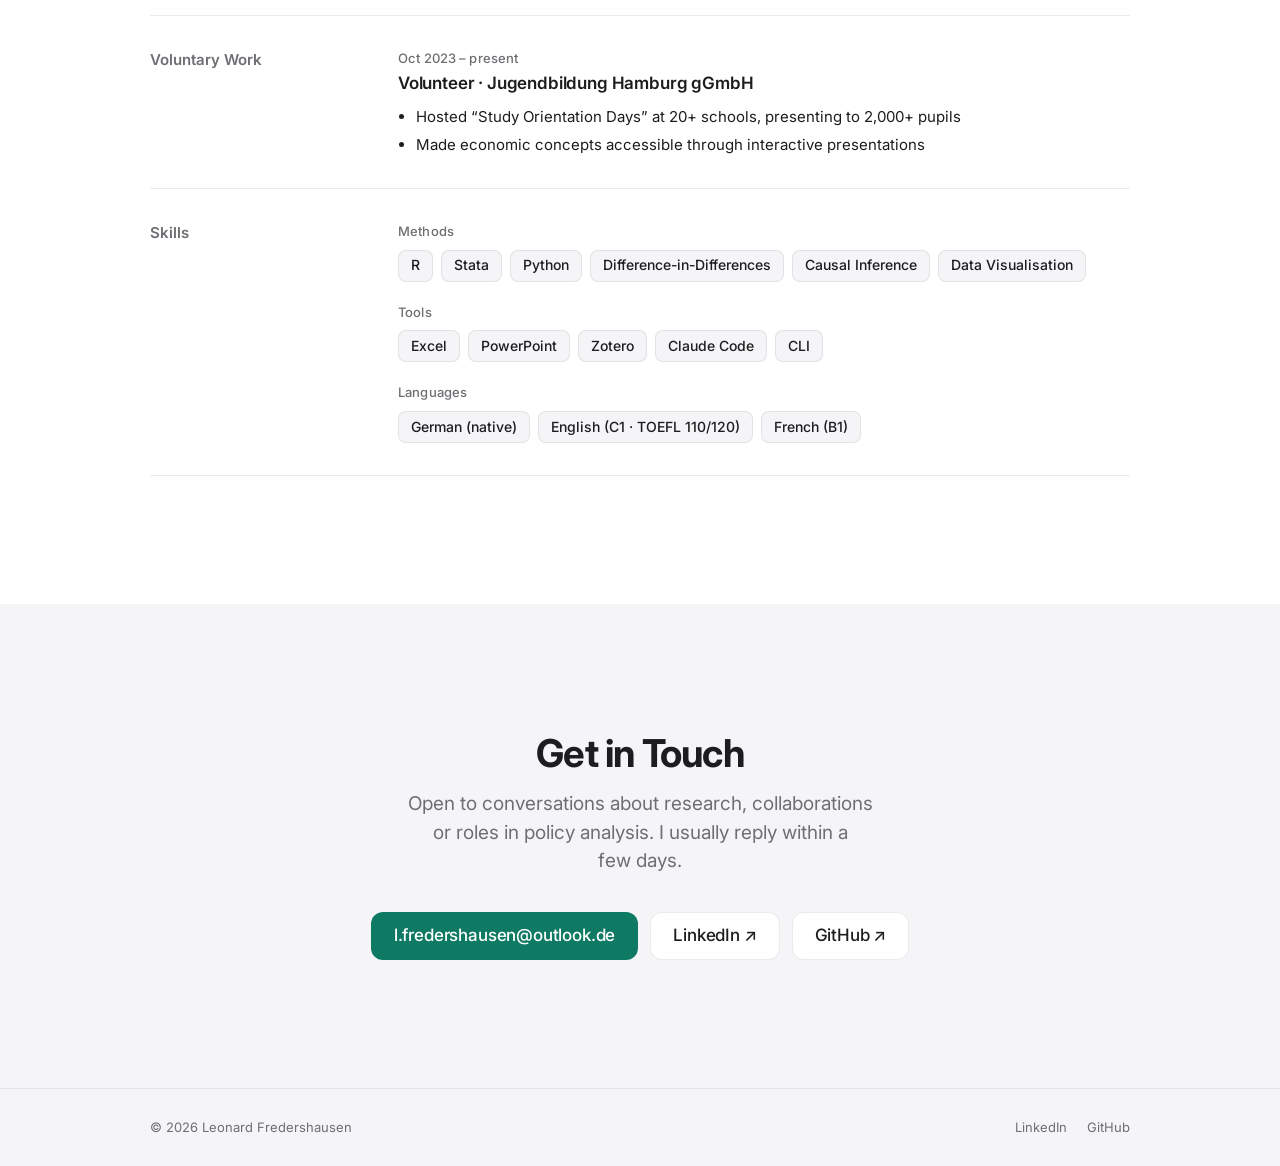
==== commit 503a005c: "Redesign site to the Claude Design "Site Redesign" boards Home, blog index, three posts and 404 rebu" ====
--- a/index.html
+++ b/index.html
@@ -1,5 +1,5 @@
 <!DOCTYPE html>
-<html lang="en">
+<html lang="en" class="no-js">
 <head>
   <meta charset="UTF-8" />
   <meta name="viewport" content="width=device-width, initial-scale=1.0" />
@@ -13,539 +13,274 @@
   <meta name="twitter:title" content="Leonard Fredershausen — Economics Student" />
   <meta name="twitter:description" content="Economics student at the University of Hamburg focused on sustainability, inequality, and evidence-based policy." />
   <link rel="icon" type="image/svg+xml" href="favicon.svg" />
+  <script>(function(){try{var d=document.documentElement,t=d.dataset.themeLock||localStorage.getItem('theme');if(t!=='dark'&&t!=='light')t=matchMedia('(prefers-color-scheme: dark)').matches?'dark':'light';d.dataset.theme=t;}catch(e){}})();</script>
   <link rel="preconnect" href="https://fonts.googleapis.com" />
   <link rel="preconnect" href="https://fonts.gstatic.com" crossorigin />
-  <link href="https://fonts.googleapis.com/css2?family=Inter:ital,opsz,wght@0,14..32,400;0,14..32,500;0,14..32,600;0,14..32,700;0,14..32,800&display=swap" rel="stylesheet" />
+  <link href="https://fonts.googleapis.com/css2?family=Inter:wght@400;500;600;700&display=swap" rel="stylesheet" />
   <link rel="stylesheet" href="style.css" />
 </head>
 <body>
 <a class="skip-link" href="#main-content">Skip to main content</a>
 
-<!-- ── NAVIGATION ── -->
-<nav>
-  <div class="nav-inner">
-    <a class="logo" href="#about">
-      <svg width="34" height="34" viewBox="0 0 200 200" xmlns="http://www.w3.org/2000/svg" aria-label="Leonard Fredershausen">
-        <defs><clipPath id="nc"><circle cx="100" cy="100" r="95"/></clipPath></defs>
-        <circle cx="100" cy="100" r="91" fill="none" stroke="currentColor" stroke-width="10"/>
-        <g clip-path="url(#nc)" fill="none" stroke="currentColor" stroke-width="18" stroke-linecap="round" stroke-linejoin="round">
-          <polyline points="74,13 44,118 104,118"/>
-          <line x1="118" y1="65" x2="85" y2="190"/>
-          <line x1="118" y1="65" x2="184" y2="65"/>
-          <line x1="104" y1="118" x2="148" y2="118"/>
-        </g>
-      </svg>
+<header class="site-nav">
+  <div class="site-nav__inner">
+    <a class="site-nav__logo" href="index.html" aria-label="Leonard Fredershausen — Home">
+      <svg width="26" height="26" viewBox="0 0 200 200" aria-hidden="true"><defs><clipPath id="lf-clip"><circle cx="100" cy="100" r="95"/></clipPath></defs><circle cx="100" cy="100" r="91" fill="none" stroke="currentColor" stroke-width="10"/><g clip-path="url(#lf-clip)" fill="none" stroke="currentColor" stroke-width="18" stroke-linecap="round" stroke-linejoin="round"><polyline points="74,13 44,118 104,118"/><line x1="118" y1="65" x2="85" y2="190"/><line x1="118" y1="65" x2="184" y2="65"/><line x1="104" y1="118" x2="148" y2="118"/></g></svg>
     </a>
-    <ul>
-      <li><a href="#about">About</a></li>
-      <li><a href="#research">Research</a></li>
-      
-      <li><a href="#cv">CV</a></li>
-      <li><a href="blog/index.html">Blog</a></li>
-      <li><a href="#contact">Contact</a></li>
-      <li><a class="nav-cv-btn" href="Leonard_Fredershausen_CV.pdf" download>Download CV</a></li>
-      <li><button class="lang-toggle" id="langToggle" aria-label="Switch language">EN</button></li>
-      <li><button class="theme-toggle" id="themeToggle" aria-label="Toggle dark mode">
-        <svg class="icon-sun" xmlns="http://www.w3.org/2000/svg" width="16" height="16" viewBox="0 0 24 24" fill="none" stroke="currentColor" stroke-width="2" stroke-linecap="round" stroke-linejoin="round"><circle cx="12" cy="12" r="4"/><path d="M12 2v2M12 20v2M4.93 4.93l1.41 1.41M17.66 17.66l1.41 1.41M2 12h2M20 12h2M4.93 19.07l1.41-1.41M17.66 6.34l1.41-1.41"/></svg>
-        <svg class="icon-moon" xmlns="http://www.w3.org/2000/svg" width="16" height="16" viewBox="0 0 24 24" fill="none" stroke="currentColor" stroke-width="2" stroke-linecap="round" stroke-linejoin="round"><path d="M21 12.79A9 9 0 1 1 11.21 3 7 7 0 0 0 21 12.79z"/></svg>
-      </button></li>
-    </ul>
-    <button class="nav-toggle" id="navToggle" aria-label="Toggle menu" aria-expanded="false">
-      <svg class="icon-ham" width="20" height="20" viewBox="0 0 20 20" fill="none" xmlns="http://www.w3.org/2000/svg"><line x1="2" y1="5" x2="18" y2="5" stroke="currentColor" stroke-width="2" stroke-linecap="round"/><line x1="2" y1="10" x2="18" y2="10" stroke="currentColor" stroke-width="2" stroke-linecap="round"/><line x1="2" y1="15" x2="18" y2="15" stroke="currentColor" stroke-width="2" stroke-linecap="round"/></svg>
-      <svg class="icon-x" width="20" height="20" viewBox="0 0 20 20" fill="none" xmlns="http://www.w3.org/2000/svg"><line x1="3" y1="3" x2="17" y2="17" stroke="currentColor" stroke-width="2" stroke-linecap="round"/><line x1="17" y1="3" x2="3" y2="17" stroke="currentColor" stroke-width="2" stroke-linecap="round"/></svg>
-    </button>
+    <nav class="site-nav__links" aria-label="Primary">
+      <a class="site-nav__link" href="#about" data-section="about" data-en="About" data-de="Über mich">About</a>
+      <a class="site-nav__link" href="#research" data-section="research" data-en="Research" data-de="Forschung">Research</a>
+      <a class="site-nav__link" href="#cv" data-section="cv" data-en="CV" data-de="Lebenslauf">CV</a>
+      <a class="site-nav__link" href="blog/index.html">Blog</a>
+      <a class="site-nav__link" href="#contact" data-section="contact" data-en="Contact" data-de="Kontakt">Contact</a>
+    </nav>
+    <div class="site-nav__actions">
+      <a class="btn-cv" href="Leonard_Fredershausen_CV.pdf" download data-en="Download CV" data-de="Lebenslauf (PDF)">Download CV</a>
+      <div class="lang-switch" role="group" aria-label="Language">
+        <button type="button" data-lang-set="en" aria-pressed="true">EN</button>
+        <button type="button" data-lang-set="de" aria-pressed="false">DE</button>
+      </div>
+      <button type="button" class="theme-btn" data-theme-toggle aria-label="Toggle dark mode">
+        <svg width="16" height="16" viewBox="0 0 16 16" aria-hidden="true"><circle cx="8" cy="8" r="6.25" fill="none" stroke="currentColor" stroke-width="1.5"/><path d="M8 2.5a5.5 5.5 0 0 1 0 11z" fill="currentColor"/></svg>
+      </button>
+    </div>
+    <div class="site-nav__mobile">
+      <button type="button" class="theme-btn theme-btn--flat" data-theme-toggle aria-label="Toggle dark mode">
+        <svg width="18" height="18" viewBox="0 0 16 16" aria-hidden="true"><circle cx="8" cy="8" r="6.25" fill="none" stroke="currentColor" stroke-width="1.5"/><path d="M8 2.5a5.5 5.5 0 0 1 0 11z" fill="currentColor"/></svg>
+      </button>
+      <button type="button" class="menu-btn" data-menu-toggle aria-label="Menu" aria-expanded="false"><span></span><span></span></button>
+    </div>
   </div>
-</nav>
-
-<!-- ── MAIN CONTENT ── -->
+  <div class="site-nav__menu" data-menu hidden>
+    <nav aria-label="Primary">
+      <a class="site-nav__menu-link" href="#about" data-en="About" data-de="Über mich">About</a>
+      <a class="site-nav__menu-link" href="#research" data-en="Research" data-de="Forschung">Research</a>
+      <a class="site-nav__menu-link" href="#cv" data-en="CV" data-de="Lebenslauf">CV</a>
+      <a class="site-nav__menu-link" href="blog/index.html">Blog</a>
+      <a class="site-nav__menu-link" href="#contact" data-en="Contact" data-de="Kontakt">Contact</a>
+    </nav>
+    <div class="site-nav__menu-row">
+      <div class="lang-switch lang-switch--lg" role="group" aria-label="Language">
+        <button type="button" data-lang-set="en" aria-pressed="true">EN</button>
+        <button type="button" data-lang-set="de" aria-pressed="false">DE</button>
+      </div>
+      <a class="btn-cv btn-cv--lg" href="Leonard_Fredershausen_CV.pdf" download data-en="Download CV" data-de="Lebenslauf (PDF)">Download CV</a>
+    </div>
+  </div>
+</header>
+
 <main id="main-content">
 
-<!-- ── HERO ── -->
-<section id="about">
-  <canvas id="hero-canvas"></canvas>
-  <div class="section-inner">
-    <p class="hero-eyebrow fade-up"><span id="typewriter-role" data-en="Economics Student" data-de="Wirtschaftsstudent">Economics Student</span> · Hamburg</p>
-    <h1 class="hero-name fade-up">Leonard<br><span>Fredershausen</span></h1>
-    <p class="hero-bio fade-up" data-en="8th-semester B.Sc. Economics student at the University of Hamburg, focused on sustainability, inequality, and public policy. Experienced in causal inference and data analysis — and trained at making findings accessible to non-technical audiences." data-de="Wirtschaftsstudent im 8. Semester (B.Sc.) an der Universität Hamburg mit Schwerpunkt Nachhaltigkeit, Ungleichheit und evidenzbasierter Politik. Erfahrung in kausaler Inferenz und Datenanalyse — und geübt darin, Ergebnisse für nicht-technische Zielgruppen verständlich zu machen.">
-      8th-semester B.Sc. Economics student at the University of Hamburg, focused on
-      sustainability, inequality, and public policy. Experienced in
-      causal inference and data analysis — and trained at making findings
-      accessible to non-technical audiences.
-    </p>
-    <div class="hero-links fade-up">
-      <a class="btn btn-primary" href="#research" data-en="Current Research" data-de="Aktuelle Forschung">Current Research</a>
-      <a class="btn btn-secondary" href="Leonard_Fredershausen_CV.pdf" download data-en="Download CV" data-de="Lebenslauf herunterladen">Download CV</a>
-    </div>
+  <!-- ── HERO ── -->
+  <section id="about" class="hero">
+    <div class="hero__inner">
+      <div class="hero__text">
+        <p class="eyebrow" data-en="Economics Student · Hamburg" data-de="Wirtschaftsstudent · Hamburg">Economics Student · Hamburg</p>
+        <h1 class="hero__name">Leonard<br>Fredershausen</h1>
+        <p class="hero__lead lead" data-en="8th-semester B.Sc. Economics student at the University of Hamburg, focused on sustainability, inequality and public policy. Experienced in causal inference and data analysis — and trained at making findings accessible to non-technical audiences." data-de="Wirtschaftsstudent im 8. Semester (B.Sc.) an der Universität Hamburg mit Schwerpunkt Nachhaltigkeit, Ungleichheit und evidenzbasierter Politik. Erfahrung in kausaler Inferenz und Datenanalyse — und geübt darin, Ergebnisse für nicht-technische Zielgruppen verständlich zu machen.">8th-semester B.Sc. Economics student at the University of Hamburg, focused on sustainability, inequality and public policy. Experienced in causal inference and data analysis — and trained at making findings accessible to non-technical audiences.</p>
+        <div class="hero__actions">
+          <a class="btn btn--primary" href="#research" data-en="Current Research" data-de="Aktuelle Forschung">Current Research</a>
+          <a class="btn btn--secondary" href="Leonard_Fredershausen_CV.pdf" download data-en="Download CV" data-de="Lebenslauf herunterladen">Download CV</a>
+        </div>
+      </div>
+      <!-- Portrait slot (4:5, ≥ 640×800). Drop a file named portrait.jpg into the site root and it appears; hidden while missing. -->
+      <figure class="hero__portrait">
+        <img src="portrait.jpg" alt="Leonard Fredershausen" width="640" height="800" onerror="this.closest('figure').hidden=true">
+      </figure>
+    </div>
+  </section>
+
+  <!-- ── RESEARCH ── -->
+  <section id="research" class="section section--subtle">
+    <div class="container">
+      <p class="eyebrow" data-en="Research" data-de="Forschung">Research</p>
+      <h2 class="section__title" data-en="Academic Work" data-de="Akademische Arbeiten">Academic Work</h2>
+      <div class="card-list">
+
+        <article class="work-card fade-up">
+          <div class="work-card__head">
+            <h3 class="work-card__title" data-en="How Effective is Hamburg’s Solar Roof Mandate?" data-de="Wie wirksam ist Hamburgs Solardachpflicht?">How Effective is Hamburg’s Solar Roof Mandate?</h3>
+            <span class="pill pill--progress" data-en="In Progress" data-de="In Bearbeitung">In Progress</span>
+          </div>
+          <p class="work-card__meta" data-en="Bachelor’s Thesis · University of Hamburg · 2026 · Supervisor: Prof. Lange" data-de="Bachelorarbeit · Universität Hamburg · 2026 · Betreuer: Prof. Lange">Bachelor’s Thesis · University of Hamburg · 2026 · Supervisor: Prof. Lange</p>
+          <p class="work-card__text" data-en="Staggered difference-in-differences analysis estimating the causal effect of Hamburg’s Solardachpflicht on residential solar PV adoption, comparing Hamburg against six surrounding Landkreise using Marktstammdatenregister data at the PLZ × month level." data-de="Gestaffelte Difference-in-Differences-Analyse zur Schätzung des Kausaleffekts der Hamburger Solardachpflicht auf die private Solarenergienutzung, im Vergleich mit sechs umliegenden Landkreisen auf Basis von Marktstammdatenregister-Daten auf PLZ-×-Monats-Ebene.">Staggered difference-in-differences analysis estimating the causal effect of Hamburg’s Solardachpflicht on residential solar PV adoption, comparing Hamburg against six surrounding Landkreise using Marktstammdatenregister data at the PLZ × month level.</p>
+          <div class="work-card__links">
+            <a class="link-arrow" href="blog/posts/hamburg-solar-mandate.html" data-en="Read thesis update →" data-de="Zur Thesis-Aktualisierung →">Read thesis update →</a>
+            <a class="link-arrow" href="germany-map.html" data-en="Interactive maps →" data-de="Interaktive Karten →">Interactive maps →</a>
+            <a class="link-arrow" href="solar-dashboard.html" data-en="MaStR dashboard →" data-de="MaStR-Dashboard →">MaStR dashboard →</a>
+          </div>
+        </article>
+
+        <article class="work-card fade-up">
+          <div class="work-card__head">
+            <h3 class="work-card__title" data-en="Effectiveness of SSB Taxes in Reducing Obesity among Children and Adolescents (aged 5–19)" data-de="Wirksamkeit von Zuckersteuern bei der Reduzierung von Adipositas bei Kindern und Jugendlichen (5–19 Jahre)">Effectiveness of SSB Taxes in Reducing Obesity among Children and Adolescents (aged 5–19)</h3>
+            <span class="pill pill--done" data-en="Completed" data-de="Abgeschlossen">Completed</span>
+          </div>
+          <p class="work-card__meta" data-en="Term Paper · Global Health Politics · University of Hamburg · March 2024 · Supervisor: Prof. Dr. Max Schaub" data-de="Seminararbeit · Global Health Politics · Universität Hamburg · März 2024 · Betreuer: Prof. Dr. Max Schaub">Term Paper · Global Health Politics · University of Hamburg · March 2024 · Supervisor: Prof. Dr. Max Schaub</p>
+          <p class="work-card__text" data-en="Difference-in-differences panel study using WHO Global Health Observatory data from 2000–2022, comparing obesity prevalence in the UK and Ireland against Germany and Switzerland following the introduction of SSB taxes in 2018. ATET estimated at −0.181 pp (p &gt; 0.05)." data-de="Difference-in-Differences-Panelstudie mit WHO-Daten (2000–2022), die die Adipositasprävalenz in UK und Irland mit Deutschland und der Schweiz nach Einführung der Zuckersteuer 2018 vergleicht. ATET: −0,181 Pp (p &gt; 0,05).">Difference-in-differences panel study using WHO Global Health Observatory data from 2000–2022, comparing obesity prevalence in the UK and Ireland against Germany and Switzerland following the introduction of SSB taxes in 2018. ATET estimated at −0.181 pp (p &gt; 0.05).</p>
+          <div class="work-card__links">
+            <a class="link-arrow" href="blog/posts/ssb-tax-obesity-findings.html" data-en="Read key findings →" data-de="Zu den Ergebnissen →">Read key findings →</a>
+          </div>
+        </article>
+
+        <article class="work-card fade-up">
+          <div class="work-card__head">
+            <h3 class="work-card__title">Bürgergeld: Daten- und Faktenüberblick</h3>
+            <span class="pill pill--done" data-en="Completed" data-de="Abgeschlossen">Completed</span>
+          </div>
+          <p class="work-card__meta">Policy Brief · November 2024</p>
+          <p class="work-card__text" data-en="A data-driven fact-check of Germany’s Bürgergeld welfare programme, summarising key figures on recipient distribution, labour market availability, costs (5.56% of the federal budget) and common misconceptions — drawing on official sources." data-de="Ein datenbasierter Faktencheck zum Bürgergeld, der Schlüsselkennzahlen zu Empfängerstruktur, Arbeitsmarktverfügbarkeit, Kosten (5,56 % des Bundeshaushalts) und verbreiteten Missverständnissen zusammenfasst — auf Basis offizieller Quellen.">A data-driven fact-check of Germany’s Bürgergeld welfare programme, summarising key figures on recipient distribution, labour market availability, costs (5.56% of the federal budget) and common misconceptions — drawing on official sources.</p>
+          <div class="work-card__links">
+            <a class="link-arrow" href="blog/posts/buergergeld-faktencheck.html" data-en="Read Faktencheck →" data-de="Zum Faktencheck →">Read Faktencheck →</a>
+          </div>
+        </article>
+
+      </div>
+    </div>
+  </section>
+
+  <!-- ── CV ── -->
+  <section id="cv" class="section">
+    <div class="container">
+      <p class="eyebrow" data-en="CV" data-de="Lebenslauf">CV</p>
+      <div class="section__head">
+        <h2 class="section__title" data-en="Background" data-de="Werdegang">Background</h2>
+        <a class="link-arrow" href="Leonard_Fredershausen_CV.pdf" download data-en="Full CV as PDF →" data-de="Vollständiger Lebenslauf (PDF) →">Full CV as PDF →</a>
+      </div>
+
+      <div class="cv-group fade-up">
+        <h3 class="cv-group__label" data-en="Education" data-de="Ausbildung">Education</h3>
+        <div class="cv-group__items">
+          <div>
+            <p class="cv-item__date" data-en="Oct 2022 – present" data-de="Okt. 2022 – heute">Oct 2022 – present</p>
+            <h4 class="cv-item__title" data-en="B.Sc. Economics" data-de="B.Sc. Volkswirtschaftslehre">B.Sc. Economics</h4>
+            <p class="cv-item__sub" data-en="University of Hamburg · GPA 1.9 (Good)" data-de="Universität Hamburg · Notendurchschnitt 1,9 (Gut)">University of Hamburg · GPA 1.9 (Good)</p>
+            <ul class="cv-item__bullets">
+              <li data-en="DiD panel study on sugar taxes in 4 OECD countries — grade 1.0" data-de="DiD-Panelstudie zu Zuckersteuern in 4 OECD-Ländern — Note 1,0">DiD panel study on sugar taxes in 4 OECD countries — grade 1.0</li>
+              <li data-en="Seminar paper on EU carbon leakage policy — grade 1.3" data-de="Seminararbeit zur EU-Carbon-Leakage-Politik — Note 1,3">Seminar paper on EU carbon leakage policy — grade 1.3</li>
+              <li data-en="Coursework: Global Health Politics, Economics of Climate Change, Sustainability Economics" data-de="Kurse: Global Health Politics, Economics of Climate Change, Sustainability Economics">Coursework: Global Health Politics, Economics of Climate Change, Sustainability Economics</li>
+            </ul>
+          </div>
+          <div>
+            <p class="cv-item__date" data-en="Aug 2013 – Jun 2022" data-de="Aug. 2013 – Juni 2022">Aug 2013 – Jun 2022</p>
+            <h4 class="cv-item__title" data-en="Abitur (A-Level)" data-de="Abitur">Abitur (A-Level)</h4>
+            <p class="cv-item__sub" data-en="Dietrich-Bonhoeffer-Gymnasium, Quickborn · Final grade 2.5" data-de="Dietrich-Bonhoeffer-Gymnasium, Quickborn · Abschlussnote 2,5">Dietrich-Bonhoeffer-Gymnasium, Quickborn · Final grade 2.5</p>
+            <ul class="cv-item__bullets">
+              <li data-en="Class representative — elected by 20 peers, organised end-of-year events" data-de="Klassensprecher — von 20 Mitschüler:innen gewählt, Organisation der Jahresabschlussveranstaltungen">Class representative — elected by 20 peers, organised end-of-year events</li>
+            </ul>
+          </div>
+        </div>
+      </div>
+
+      <div class="cv-group fade-up">
+        <h3 class="cv-group__label" data-en="Honors &amp; Awards" data-de="Auszeichnungen">Honors &amp; Awards</h3>
+        <div class="cv-group__items">
+          <div>
+            <p class="cv-item__date" data-en="Jan 2026 – present" data-de="Jan. 2026 – heute">Jan 2026 – present</p>
+            <h4 class="cv-item__title" data-en="Scholarship · Heinz Wüstenberg Foundation" data-de="Stipendium · Heinz-Wüstenberg-Stiftung">Scholarship · Heinz Wüstenberg Foundation</h4>
+            <p class="cv-item__sub" data-en="Merit-based award for outstanding academic performance and social commitment" data-de="Leistungsbasiertes Stipendium für herausragende akademische Leistungen und soziales Engagement">Merit-based award for outstanding academic performance and social commitment</p>
+          </div>
+        </div>
+      </div>
+
+      <div class="cv-group fade-up">
+        <h3 class="cv-group__label" data-en="Work Experience" data-de="Berufserfahrung">Work Experience</h3>
+        <div class="cv-group__items">
+          <div>
+            <p class="cv-item__date" data-en="Nov 2023 – present" data-de="Nov. 2023 – heute">Nov 2023 – present</p>
+            <h4 class="cv-item__title" data-en="Pedagogical Employee · Jugendbildung Hamburg gGmbH" data-de="Pädagogischer Mitarbeiter · Jugendbildung Hamburg gGmbH">Pedagogical Employee · Jugendbildung Hamburg gGmbH</h4>
+            <ul class="cv-item__bullets">
+              <li data-en="Executed 100+ workshops for 1,400+ pupils" data-de="Über 100 Workshops für mehr als 1.400 Schüler:innen durchgeführt">Executed 100+ workshops for 1,400+ pupils</li>
+              <li data-en="Developed tailored support for underprivileged groups" data-de="Maßgeschneiderte Förderangebote für benachteiligte Gruppen entwickelt">Developed tailored support for underprivileged groups</li>
+              <li data-en="Taught 200+ pupils how to write internship applications and CVs" data-de="Über 200 Schüler:innen im Verfassen von Praktikumsbewerbungen und Lebensläufen geschult">Taught 200+ pupils how to write internship applications and CVs</li>
+            </ul>
+          </div>
+          <div>
+            <p class="cv-item__date" data-en="Sep 2020 – Oct 2023" data-de="Sept. 2020 – Okt. 2023">Sep 2020 – Oct 2023</p>
+            <h4 class="cv-item__title" data-en="Cashier · REWE, Quickborn" data-de="Kassierer · REWE, Quickborn">Cashier · REWE, Quickborn</h4>
+          </div>
+          <div>
+            <p class="cv-item__date" data-en="Sep 2021 – Sep 2022" data-de="Sept. 2021 – Sept. 2022">Sep 2021 – Sep 2022</p>
+            <h4 class="cv-item__title" data-en="Courier · Eulen Pharmacy, Quickborn" data-de="Kurier · Eulen Apotheke, Quickborn">Courier · Eulen Pharmacy, Quickborn</h4>
+          </div>
+          <div>
+            <p class="cv-item__date" data-en="Jul 2019 – Mar 2020" data-de="Juli 2019 – März 2020">Jul 2019 – Mar 2020</p>
+            <h4 class="cv-item__title" data-en="Temporary Employee · Apollo Optik, Hamburg" data-de="Aushilfskraft · Apollo Optik, Hamburg">Temporary Employee · Apollo Optik, Hamburg</h4>
+          </div>
+        </div>
+      </div>
+
+      <div class="cv-group fade-up">
+        <h3 class="cv-group__label" data-en="Voluntary Work" data-de="Ehrenamt">Voluntary Work</h3>
+        <div class="cv-group__items">
+          <div>
+            <p class="cv-item__date" data-en="Oct 2023 – present" data-de="Okt. 2023 – heute">Oct 2023 – present</p>
+            <h4 class="cv-item__title" data-en="Volunteer · Jugendbildung Hamburg gGmbH" data-de="Ehrenamtlicher · Jugendbildung Hamburg gGmbH">Volunteer · Jugendbildung Hamburg gGmbH</h4>
+            <ul class="cv-item__bullets">
+              <li data-en="Hosted “Study Orientation Days” at 20+ schools, presenting to 2,000+ pupils" data-de="„Studienorientierungstage“ an über 20 Schulen für mehr als 2.000 Schüler:innen gestaltet">Hosted “Study Orientation Days” at 20+ schools, presenting to 2,000+ pupils</li>
+              <li data-en="Made economic concepts accessible through interactive presentations" data-de="Wirtschaftliche Konzepte durch interaktive Präsentationen zugänglich gemacht">Made economic concepts accessible through interactive presentations</li>
+            </ul>
+          </div>
+        </div>
+      </div>
+
+      <div class="cv-group fade-up">
+        <h3 class="cv-group__label" data-en="Skills" data-de="Fähigkeiten">Skills</h3>
+        <div class="cv-group__items skills">
+          <div>
+            <p class="skills__label" data-en="Methods" data-de="Methoden">Methods</p>
+            <div class="chips">
+              <span class="chip">R</span><span class="chip">Stata</span><span class="chip">Python</span>
+              <span class="chip">Difference-in-Differences</span>
+              <span class="chip" data-en="Causal Inference" data-de="Kausale Inferenz">Causal Inference</span>
+              <span class="chip" data-en="Data Visualisation" data-de="Datenvisualisierung">Data Visualisation</span>
+            </div>
+          </div>
+          <div>
+            <p class="skills__label" data-en="Tools" data-de="Werkzeuge">Tools</p>
+            <div class="chips">
+              <span class="chip">Excel</span><span class="chip">PowerPoint</span><span class="chip">Zotero</span>
+              <span class="chip">Claude Code</span><span class="chip">CLI</span>
+            </div>
+          </div>
+          <div>
+            <p class="skills__label" data-en="Languages" data-de="Sprachen">Languages</p>
+            <div class="chips">
+              <span class="chip" data-en="German (native)" data-de="Deutsch (Muttersprache)">German (native)</span>
+              <span class="chip" data-en="English (C1 · TOEFL 110/120)" data-de="Englisch (C1 · TOEFL 110/120)">English (C1 · TOEFL 110/120)</span>
+              <span class="chip" data-en="French (B1)" data-de="Französisch (B1)">French (B1)</span>
+            </div>
+          </div>
+        </div>
+      </div>
+    </div>
+  </section>
+
+  <!-- ── CONTACT ── -->
+  <section id="contact" class="section section--subtle contact">
+    <div class="contact__inner">
+      <h2 class="section__title contact__title" data-en="Get in Touch" data-de="Kontakt aufnehmen">Get in Touch</h2>
+      <p class="contact__lead" data-en="Open to conversations about research, collaborations or roles in policy analysis. I usually reply within a few days." data-de="Ich freue mich über Nachrichten zu Forschung, Kooperationen oder Stellen in der Politikanalyse. In der Regel antworte ich innerhalb weniger Tage.">Open to conversations about research, collaborations or roles in policy analysis. I usually reply within a few days.</p>
+      <div class="contact__actions">
+        <button type="button" class="btn btn--primary copy-btn" data-copy="l.fredershausen@outlook.de" title="Copy email address">
+          <span class="copy-btn__default">l.fredershausen@outlook.de</span>
+          <span class="copy-btn__done" data-en="Copied ✓" data-de="Kopiert ✓">Copied ✓</span>
+        </button>
+        <a class="btn btn--card" href="https://linkedin.com/in/leonardfredershausen/" target="_blank" rel="noopener">LinkedIn ↗</a>
+        <a class="btn btn--card" href="https://github.com/lhausen" target="_blank" rel="noopener">GitHub ↗</a>
+      </div>
+    </div>
+  </section>
+
+</main>
+
+<footer class="site-footer">
+  <div class="site-footer__inner">
+    <span>© 2026 Leonard Fredershausen</span>
+    <span class="site-footer__links"><a href="https://linkedin.com/in/leonardfredershausen/" target="_blank" rel="noopener">LinkedIn</a><a href="https://github.com/lhausen" target="_blank" rel="noopener">GitHub</a></span>
   </div>
-</section>
-
-<!-- ── RESEARCH & PUBLICATIONS ── -->
-<section id="research" class="subtle">
-  <div class="section-inner">
-    <p class="section-label" data-en="Research & Publications" data-de="Forschung & Publikationen">Research & Publications</p>
-    <h2 class="section-title" data-en="Academic Work" data-de="Akademische Arbeiten">Academic Work</h2>
-    <div class="pub-card fade-up">
-      <div class="pub-card-header">
-        <h3 data-en="How Effective is Hamburg's Solar Roof Mandate?" data-de="Wie wirksam ist Hamburgs Solardachpflicht?">How Effective is Hamburg's Solar Roof Mandate?</h3>
-        <span class="pub-status status-progress" data-en="In Progress" data-de="In Bearbeitung">In Progress</span>
-      </div>
-      <p class="pub-meta" data-en="Bachelor's Thesis · University of Hamburg · 2026 · Supervisor: Prof. Lange" data-de="Bachelorarbeit · Universität Hamburg · 2026 · Betreuer: Prof. Lange">Bachelor's Thesis · University of Hamburg · 2026 · Supervisor: Prof. Lange</p>
-      <p data-en="Staggered difference-in-differences analysis estimating the causal effect of Hamburg's Solardachpflicht on residential solar PV adoption, comparing Hamburg against six surrounding Landkreise using Marktstammdatenregister data at the PLZ × month level." data-de="Gestaffelte Difference-in-Differences-Analyse zur Schätzung des Kausaleffekts der Hamburger Solardachpflicht auf die private Solarenergienutzung, unter Verwendung von Marktstammdatenregisterdaten auf PLZ-×-Monats-Ebene.">Staggered difference-in-differences analysis estimating the causal effect of Hamburg's Solardachpflicht on residential solar PV adoption, comparing Hamburg against six surrounding Landkreise using Marktstammdatenregister data at the PLZ × month level.</p>
-      <div class="tag-row">
-        <span class="tag">Difference-in-Differences</span>
-        <span class="tag">Energy Policy</span>
-        <span class="tag">R</span>
-        <span class="tag">MaStR Data</span>
-        <span class="tag">Causal Inference</span>
-      </div>
-      <div class="pub-actions">
-        <a class="pub-read-more" href="blog/posts/hamburg-solar-mandate.html" data-en="Read thesis update →" data-de="Zur Thesis-Aktualisierung →">Read thesis update →</a>
-        <a class="pub-read-more pub-read-more-alt" href="germany-map.html" data-en="View interactive maps →" data-de="Interaktive Karten →">View interactive maps →</a>
-        <a class="pub-read-more pub-read-more-alt" href="solar-dashboard.html" data-en="MaStR dashboard →" data-de="MaStR Dashboard →">MaStR dashboard →</a>
-      </div>
-    </div>
-
-    <div class="pub-card fade-up">
-      <div class="pub-card-header">
-        <h3 data-en="Effectiveness of SSB Taxes in Reducing Obesity among Children and Adolescents (aged 5–19)" data-de="Wirksamkeit von Zuckersteuergetränken bei der Reduzierung von Adipositas bei Kindern und Jugendlichen (5–19 Jahre)">Effectiveness of SSB Taxes in Reducing Obesity among Children and Adolescents (aged 5–19)</h3>
-        <span class="pub-status status-done" data-en="Completed" data-de="Abgeschlossen">Completed</span>
-      </div>
-      <p class="pub-meta" data-en="Term Paper · Global Health Politics · University of Hamburg · March 2024 · Supervisor: Prof. Dr. Max Schaub" data-de="Seminararbeit · Global Health Politics · Universität Hamburg · März 2024 · Betreuer: Prof. Dr. Max Schaub">Term Paper · Global Health Politics · University of Hamburg · March 2024 · Supervisor: Prof. Dr. Max Schaub</p>
-      <p data-en="Difference-in-differences panel study using WHO Global Health Observatory data from 2000–2022, comparing obesity prevalence in the UK and Ireland against Germany and Switzerland following the introduction of SSB taxes in 2018. ATET estimated at −0.181 pp (p > 0.05)." data-de="Difference-in-Differences-Panelstudie mit WHO-Daten (2000–2022), die Adipositasprävalenz in UK und Irland mit Deutschland und der Schweiz nach Einführung der Zuckersteuer 2018 vergleicht. ATET: −0,181 Pp (p > 0,05).">Difference-in-differences panel study using WHO Global Health Observatory data from 2000–2022, comparing obesity prevalence in the UK and Ireland against Germany and Switzerland following the introduction of SSB taxes in 2018. ATET estimated at −0.181 pp (p > 0.05).</p>
-      <div class="tag-row">
-        <span class="tag">Difference-in-Differences</span>
-        <span class="tag">Health Economics</span>
-        <span class="tag">Stata</span>
-        <span class="tag">Panel Data</span>
-      </div>
-      <div class="pub-actions">
-        <a class="pub-read-more" href="blog/posts/ssb-tax-obesity-findings.html" data-en="Read key findings →" data-de="Zu den Ergebnissen →">Read key findings →</a>
-      </div>
-    </div>
-
-    <div class="pub-card fade-up">
-      <div class="pub-card-header">
-        <h3 data-en="Bürgergeld: Daten- und Faktenüberblick" data-de="Bürgergeld: Daten- und Faktenüberblick">Bürgergeld: Daten- und Faktenüberblick</h3>
-        <span class="pub-status status-done" data-en="Completed" data-de="Abgeschlossen">Completed</span>
-      </div>
-      <p class="pub-meta" data-en="Policy Brief · November 2024" data-de="Policy Brief · November 2024">Policy Brief · November 2024</p>
-      <p data-en="A data-driven fact-check of Germany's Bürgergeld welfare programme, summarising key figures on recipient distribution, labour market availability, costs (5.56% of the federal budget), and common misconceptions — drawing on official sources." data-de="Ein datenbasierter Faktencheck zum Bürgergeld, der Schlüsselkennzahlen zu Empfängerstruktur, Arbeitsmarktverfügbarkeit, Kosten (5,56 % des Bundeshaushalts) und verbreiteten Missverständnissen zusammenfasst.">A data-driven fact-check of Germany's Bürgergeld welfare programme, summarising key figures on recipient distribution, labour market availability, costs (5.56% of the federal budget), and common misconceptions — drawing on official sources.</p>
-      <div class="tag-row">
-        <span class="tag">Social Policy</span>
-        <span class="tag">Labour Economics</span>
-        <span class="tag">Data Visualisation</span>
-      </div>
-      <div class="pub-actions">
-        <a class="pub-read-more" href="blog/posts/buergergeld-faktencheck.html" data-en="Read Faktencheck →" data-de="Zum Faktencheck →">Read Faktencheck →</a>
-      </div>
-    </div>
-  </div>
-</section>
-
-<!-- ── CV ── -->
-<section id="cv" class="light">
-  <div class="section-inner">
-    <p class="section-label" data-en="CV" data-de="Lebenslauf">CV</p>
-    <h2 class="section-title" data-en="Background" data-de="Werdegang">Background</h2>
-    <p class="section-subtitle">
-      Full CV available as a <a href="Leonard_Fredershausen_CV.pdf" download style="color:var(--accent);font-weight:600;text-decoration:none;border-bottom:1px solid var(--accent-border);">PDF download</a>.
-    </p>
-
-    <div class="cv-group fade-up">
-      <p class="cv-group-title" data-en="Education" data-de="Ausbildung">Education</p>
-      <div class="cv-item">
-        <span class="cv-date">Oct 2022 – present</span>
-        <div>
-          <h4 data-en="B.Sc. Economics" data-de="B.Sc. Volkswirtschaftslehre">B.Sc. Economics</h4>
-          <p>University of Hamburg · GPA: 1.9 (Good)</p>
-          <ul class="cv-bullets">
-            <li>DiD panel study on sugar taxes in 4 OECD countries — grade 1.0</li>
-            <li>Seminar paper on EU carbon leakage policy — grade 1.3</li>
-            <li>Coursework: Global Health Politics, Economics of Climate Change, Sustainability Economics</li>
-          </ul>
-        </div>
-      </div>
-      <div class="cv-item">
-        <span class="cv-date">Aug 2013 – Jun 2022</span>
-        <div>
-          <h4 data-en="Abitur (A-Level)" data-de="Abitur">Abitur (A-Level)</h4>
-          <p>Dietrich Bonnhöffer Gymnasium, Quickborn · Final grade: 2.5</p>
-          <ul class="cv-bullets">
-            <li>Class representative — elected by 20 peers, organised end-of-year events</li>
-          </ul>
-        </div>
-      </div>
-    </div>
-
-    <div class="cv-group fade-up">
-      <p class="cv-group-title" data-en="Honors &amp; Awards" data-de="Auszeichnungen">Honors & Awards</p>
-      <div class="cv-item">
-        <span class="cv-date">Jan 2026 – present</span>
-        <div>
-          <h4 data-en="Scholarship · Heinz Wüstenberg Foundation" data-de="Stipendium · Heinz-Wüstenberg-Stiftung">Scholarship · Heinz Wüstenberg Foundation</h4>
-          <p data-en="Merit-based award for outstanding academic performance and social commitment" data-de="Leistungsbasiertes Stipendium für herausragende akademische Leistungen und soziales Engagement">Merit-based award for outstanding academic performance and social commitment</p>
-        </div>
-      </div>
-    </div>
-
-    <div class="cv-group fade-up">
-      <p class="cv-group-title" data-en="Work Experience" data-de="Berufserfahrung">Work Experience</p>
-      <div class="cv-item">
-        <span class="cv-date">Nov 2023 – present</span>
-        <div>
-          <h4 data-en="Pedagogical Employee · Jugendbildung Hamburg gGmbH" data-de="Pädagogischer Mitarbeiter · Jugendbildung Hamburg gGmbH">Pedagogical Employee · Jugendbildung Hamburg gGmbH</h4>
-          <ul class="cv-bullets">
-            <li>Executed 100+ workshops for 1,400+ pupils</li>
-            <li>Developed tailored support for underprivileged groups</li>
-            <li>Taught 200+ pupils how to write internship applications and CVs</li>
-          </ul>
-        </div>
-      </div>
-      <div class="cv-item">
-        <span class="cv-date">Sep 2020 – Oct 2023</span>
-        <div>
-          <h4 data-en="Cashier · REWE, Quickborn" data-de="Kassierer · REWE, Quickborn">Cashier · REWE, Quickborn</h4>
-        </div>
-      </div>
-      <div class="cv-item">
-        <span class="cv-date">Sep 2021 – Sep 2022</span>
-        <div>
-          <h4 data-en="Courier · Eulen Pharmacy, Quickborn" data-de="Kurier · Eulen Apotheke, Quickborn">Courier · Eulen Pharmacy, Quickborn</h4>
-        </div>
-      </div>
-      <div class="cv-item">
-        <span class="cv-date">Jul 2019 – Mar 2020</span>
-        <div>
-          <h4 data-en="Temporary Employee · Apollo Optik, Hamburg" data-de="Aushilfskraft · Apollo Optik, Hamburg">Temporary Employee · Apollo Optik, Hamburg</h4>
-        </div>
-      </div>
-    </div>
-
-    <div class="cv-group fade-up">
-      <p class="cv-group-title" data-en="Voluntary Work" data-de="Ehrenamtliche Tätigkeiten">Voluntary Work</p>
-      <div class="cv-item">
-        <span class="cv-date">Oct 2023 – present</span>
-        <div>
-          <h4 data-en="Volunteer · Jugendbildung Hamburg gGmbH" data-de="Ehrenamtlicher · Jugendbildung Hamburg gGmbH">Volunteer · Jugendbildung Hamburg gGmbH</h4>
-          <ul class="cv-bullets">
-            <li>Hosted "Study Orientation Days" at 20+ schools, presenting to 2,000+ pupils</li>
-            <li>Made economic concepts accessible through interactive presentations</li>
-          </ul>
-        </div>
-      </div>
-    </div>
-
-    <div class="cv-group fade-up">
-      <p class="cv-group-title" data-en="Skills" data-de="Fähigkeiten">Skills</p>
-      <div class="skills-grid">
-        <span class="skill-chip">R</span>
-        <span class="skill-chip">Stata</span>
-        <span class="skill-chip">Python</span>
-        <span class="skill-chip">Difference-in-Differences</span>
-        <span class="skill-chip">Causal Inference</span>
-        <span class="skill-chip">Data Visualisation</span>
-        <span class="skill-chip">Excel</span>
-        <span class="skill-chip">PowerPoint</span>
-        <span class="skill-chip">Zotero</span>
-        <span class="skill-chip">Claude Code</span>
-        <span class="skill-chip">CLI</span>
-        <span class="skill-chip">German (Native)</span>
-        <span class="skill-chip">English (C1 · TOEFL 110/120)</span>
-        <span class="skill-chip">French (B1)</span>
-      </div>
-    </div>
-  </div>
-</section>
-
-<!-- ── CONTACT ── -->
-<section id="contact">
-  <div class="section-inner">
-    <div class="contact-card fade-up">
-      <h2 data-en="Get in Touch" data-de="Kontakt aufnehmen">Get in Touch</h2>
-      <p class="contact-intro" data-en="Feel free to reach out about research, collaborations, or anything else. I try to respond within a few days." data-de="Schreib mir gerne zu Forschungsthemen, Kooperationen oder anderen Anliegen. Ich antworte in der Regel innerhalb weniger Tage.">
-        Feel free to reach out about research, collaborations, or anything else.
-        I try to respond within a few days.
-      </p>
-      <div class="contact-links">
-        <button class="contact-email" id="copyEmailBtn" aria-label="Copy email address">
-          <span class="email-default">
-            <svg xmlns="http://www.w3.org/2000/svg" width="16" height="16" viewBox="0 0 24 24" fill="none" stroke="currentColor" stroke-width="2" stroke-linecap="round" stroke-linejoin="round"><rect x="3" y="5" width="18" height="14" rx="2"/><polyline points="3 7 12 13 21 7"/></svg>
-            l.fredershausen@outlook.de
-          </span>
-          <span class="email-copied" aria-hidden="true">
-            <svg xmlns="http://www.w3.org/2000/svg" width="16" height="16" viewBox="0 0 24 24" fill="none" stroke="currentColor" stroke-width="2.5" stroke-linecap="round" stroke-linejoin="round"><polyline points="20 6 9 17 4 12"/></svg>
-            Copied!
-          </span>
-        </button>
-        <a class="contact-social" href="https://linkedin.com/in/leonardfredershausen/" target="_blank" rel="noopener">
-          <svg xmlns="http://www.w3.org/2000/svg" width="18" height="18" viewBox="0 0 24 24" fill="currentColor"><path d="M16 8a6 6 0 0 1 6 6v7h-4v-7a2 2 0 0 0-2-2 2 2 0 0 0-2 2v7h-4v-7a6 6 0 0 1 6-6z"/><rect x="2" y="9" width="4" height="12"/><circle cx="4" cy="4" r="2"/></svg>
-          LinkedIn
-        </a>
-      </div>
-    </div>
-  </div>
-</section>
-
-</main>
-
-<button class="scroll-top" id="scrollTop" aria-label="Scroll to top">
-  <svg xmlns="http://www.w3.org/2000/svg" width="18" height="18" viewBox="0 0 24 24" fill="none" stroke="currentColor" stroke-width="2.5" stroke-linecap="round" stroke-linejoin="round"><path d="M18 15l-6-6-6 6"/></svg>
-</button>
-
-<footer>
-  <p>© 2026 Leonard Fredershausen · <a href="https://linkedin.com/in/leonardfredershausen/" target="_blank" rel="noopener" style="color:inherit;text-decoration:none;border-bottom:1px solid currentColor;opacity:0.6;">LinkedIn</a></p>
 </footer>
 
-<script>
-  // Nav scroll state
-  const nav = document.querySelector('nav');
-  const hero = document.getElementById('about');
-  function updateNav() {
-    nav.classList.toggle('scrolled', hero.getBoundingClientRect().bottom <= nav.offsetHeight);
-  }
-  window.addEventListener('scroll', updateNav, { passive: true });
-  updateNav();
-
-  // Fade-in on scroll
-  const fadeObserver = new IntersectionObserver((entries) => {
-    entries.forEach(e => { if (e.isIntersecting) { e.target.classList.add('visible'); fadeObserver.unobserve(e.target); } });
-  }, { threshold: 0.12 });
-  document.querySelectorAll('.fade-up').forEach(el => fadeObserver.observe(el));
-
-  // Active nav highlight via IntersectionObserver
-  const navLinks = {
-    about:        document.querySelector('nav a[href="#about"]'),
-    research:     document.querySelector('nav a[href="#research"]'),
-    publications: document.querySelector('nav a[href="#publications"]'),
-    cv:           document.querySelector('nav a[href="#cv"]'),
-    contact:      document.querySelector('nav a[href="#contact"]'),
-  };
-  const sectionIds = ['about', 'research', 'publications', 'cv', 'contact'];
-  const activeSections = new Set();
-  const navObserver = new IntersectionObserver((entries) => {
-    entries.forEach(e => {
-      if (e.isIntersecting) activeSections.add(e.target.id);
-      else activeSections.delete(e.target.id);
-    });
-    // Highlight the topmost visible section
-    for (const id of sectionIds) {
-      if (activeSections.has(id)) {
-        Object.values(navLinks).forEach(a => { if (a) a.classList.remove('active'); });
-        if (navLinks[id]) navLinks[id].classList.add('active');
-        break;
-      }
-    }
-  }, { threshold: 0.25 });
-  sectionIds.forEach(id => {
-    const el = document.getElementById(id);
-    if (el) navObserver.observe(el);
-  });
-
-  // Dark mode toggle
-  const themeToggle = document.getElementById('themeToggle');
-  function applyTheme(dark) {
-    document.documentElement.setAttribute('data-theme', dark ? 'dark' : '');
-  }
-  const savedTheme = localStorage.getItem('theme');
-  applyTheme(savedTheme === 'dark');
-  themeToggle.addEventListener('click', () => {
-    const isDark = document.documentElement.getAttribute('data-theme') === 'dark';
-    const next = !isDark;
-    applyTheme(next);
-    localStorage.setItem('theme', next ? 'dark' : 'light');
-  });
-
-  // Reduced motion preference
-  const prefersReducedMotion = window.matchMedia('(prefers-reduced-motion: reduce)').matches;
-
-  // Typewriter for hero eyebrow
-  const roles = ['Economics Student', 'Volunteer', 'Data Analyst'];
-  const typeEl = document.getElementById('typewriter-role');
-  let roleIdx = 0, charIdx = roles[0].length, deleting = false;
-  const TYPE_SPEED = 75, DELETE_SPEED = 40, PAUSE_AFTER_TYPE = 2200, PAUSE_AFTER_DELETE = 400;
-
-  function tick() {
-    const current = roles[roleIdx];
-    if (!deleting) {
-      if (charIdx < current.length) {
-        charIdx++;
-        typeEl.textContent = current.slice(0, charIdx);
-        setTimeout(tick, TYPE_SPEED);
-      } else {
-        setTimeout(() => { deleting = true; tick(); }, PAUSE_AFTER_TYPE);
-      }
-    } else {
-      if (charIdx > 0) {
-        charIdx--;
-        typeEl.textContent = current.slice(0, charIdx);
-        setTimeout(tick, DELETE_SPEED);
-      } else {
-        deleting = false;
-        roleIdx = (roleIdx + 1) % roles.length;
-        charIdx = 0;
-        setTimeout(tick, PAUSE_AFTER_DELETE);
-      }
-    }
-  }
-  // Start after initial pause so first text is readable (skip animation if reduced motion preferred)
-  if (!prefersReducedMotion) setTimeout(tick, PAUSE_AFTER_TYPE);
-
-  // Scroll to top button
-  const scrollTopBtn = document.getElementById('scrollTop');
-  window.addEventListener('scroll', () => {
-    scrollTopBtn.classList.toggle('visible', window.scrollY > 400);
-  }, { passive: true });
-  scrollTopBtn.addEventListener('click', () => window.scrollTo({ top: 0, behavior: 'smooth' }));
-
-  // Particle background (skip if reduced motion preferred)
-  if (!prefersReducedMotion) (function() {
-    const canvas = document.getElementById('hero-canvas');
-    const ctx = canvas.getContext('2d');
-    const particles = [];
-    const COUNT = 55;
-    const MAX_DIST = 120;
-
-    function resize() {
-      const hero = document.getElementById('about');
-      canvas.width = hero.clientWidth || window.innerWidth;
-      canvas.height = hero.clientHeight || 600;
-    }
-
-    function initParticles() {
-      particles.length = 0;
-      for (let i = 0; i < COUNT; i++) {
-        particles.push({
-          x: Math.random() * canvas.width,
-          y: Math.random() * canvas.height,
-          vx: (Math.random() - 0.5) * 0.4,
-          vy: (Math.random() - 0.5) * 0.4,
-          r: Math.random() * 1.5 + 0.5
-        });
-      }
-    }
-
-    const mouse = { x: -999, y: -999 };
-    const hero = document.getElementById('about');
-    hero.addEventListener('mousemove', (e) => {
-      const rect = canvas.getBoundingClientRect();
-      mouse.x = e.clientX - rect.left;
-      mouse.y = e.clientY - rect.top;
-    }, { passive: true });
-    hero.addEventListener('mouseleave', () => { mouse.x = -999; mouse.y = -999; });
-
-    resize();
-    initParticles();
-    window.addEventListener('resize', () => { resize(); initParticles(); }, { passive: true });
-
-    function draw() {
-      ctx.clearRect(0, 0, canvas.width, canvas.height);
-
-      // Cursor spotlight glow
-      if (mouse.x > -900) {
-        const grd = ctx.createRadialGradient(mouse.x, mouse.y, 0, mouse.x, mouse.y, 180);
-        grd.addColorStop(0, 'rgba(96,165,250,0.12)');
-        grd.addColorStop(1, 'rgba(96,165,250,0)');
-        ctx.fillStyle = grd;
-        ctx.beginPath();
-        ctx.arc(mouse.x, mouse.y, 180, 0, Math.PI * 2);
-        ctx.fill();
-      }
-
-      for (let i = 0; i < COUNT; i++) {
-        const p = particles[i];
-
-        // Cursor repulsion
-        if (mouse.x > -900) {
-          const mdx = p.x - mouse.x, mdy = p.y - mouse.y;
-          const mdist = Math.sqrt(mdx * mdx + mdy * mdy);
-          if (mdist < 120 && mdist > 0) {
-            const force = (120 - mdist) / 120 * 0.6;
-            p.vx += (mdx / mdist) * force;
-            p.vy += (mdy / mdist) * force;
-            const spd = Math.sqrt(p.vx * p.vx + p.vy * p.vy);
-            if (spd > 2.5) { p.vx = p.vx / spd * 2.5; p.vy = p.vy / spd * 2.5; }
-          }
-        }
-
-        // Gentle velocity damping back to natural speed
-        p.vx *= 0.99;
-        p.vy *= 0.99;
-
-        p.x += p.vx;
-        p.y += p.vy;
-        if (p.x < 0 || p.x > canvas.width) p.vx *= -1;
-        if (p.y < 0 || p.y > canvas.height) p.vy *= -1;
-
-        ctx.beginPath();
-        ctx.arc(p.x, p.y, p.r, 0, Math.PI * 2);
-        ctx.fillStyle = 'rgba(96,165,250,0.8)';
-        ctx.fill();
-
-        for (let j = i + 1; j < COUNT; j++) {
-          const q = particles[j];
-          const dx = p.x - q.x, dy = p.y - q.y;
-          const dist = Math.sqrt(dx * dx + dy * dy);
-          if (dist < MAX_DIST) {
-            ctx.beginPath();
-            ctx.moveTo(p.x, p.y);
-            ctx.lineTo(q.x, q.y);
-            ctx.strokeStyle = `rgba(96,165,250,${0.15 * (1 - dist / MAX_DIST)})`;
-            ctx.lineWidth = 0.5;
-            ctx.stroke();
-          }
-        }
-      }
-      requestAnimationFrame(draw);
-    }
-    draw();
-  })();
-
-  // Language toggle
-  const langToggle = document.getElementById('langToggle');
-  let currentLang = localStorage.getItem('lang') || 'en';
-  function applyLang(lang) {
-    currentLang = lang;
-    document.documentElement.setAttribute('lang', lang);
-    langToggle.textContent = lang === 'en' ? 'DE' : 'EN';
-    document.querySelectorAll('[data-en]').forEach(el => {
-      el.textContent = lang === 'en' ? el.dataset.en : el.dataset.de;
-    });
-    localStorage.setItem('lang', lang);
-  }
-  applyLang(currentLang);
-  langToggle.addEventListener('click', () => applyLang(currentLang === 'en' ? 'de' : 'en'));
-
-  // Copy email
-  const copyBtn = document.getElementById('copyEmailBtn');
-  let copyTimer;
-  copyBtn.addEventListener('click', () => {
-    navigator.clipboard.writeText('l.fredershausen@outlook.de').then(() => {
-      copyBtn.classList.add('copied');
-      clearTimeout(copyTimer);
-      copyTimer = setTimeout(() => copyBtn.classList.remove('copied'), 2200);
-    });
-  });
-
-  // Hamburger menu
-  const navToggle = document.getElementById('navToggle');
-  const navUl = document.querySelector('nav ul');
-  if (navToggle) {
-    navToggle.addEventListener('click', () => {
-      const isOpen = navToggle.classList.toggle('open');
-      navUl.classList.toggle('open');
-      navToggle.setAttribute('aria-expanded', isOpen);
-    });
-    document.addEventListener('click', (e) => {
-      if (!e.target.closest('nav')) {
-        navToggle.classList.remove('open');
-        navUl.classList.remove('open');
-      }
-    });
-    navUl.querySelectorAll('a').forEach(a => a.addEventListener('click', () => {
-      navToggle.classList.remove('open');
-      navUl.classList.remove('open');
-    }));
-  }
-</script>
+<script src="site.js"></script>
 </body>
 </html>
--- a/style.css
+++ b/style.css
@@ -0,0 +1,431 @@
+/* ─────────────────────────────────────────────────────────────
+   lhausen.github.io — site stylesheet (redesign, Sept 2026)
+   Tokens from design/export/tokens.css. Theme is set on
+   <html data-theme="light|dark"> by site.js (system fallback).
+   ───────────────────────────────────────────────────────────── */
+
+:root {
+  color-scheme: light;
+
+  /* surfaces + ink */
+  --bg: #ffffff;
+  --bg-subtle: #f5f5f7;
+  --bg-card: #ffffff;
+  --text: #1d1d1f;
+  --muted: #6e6e73;
+  --border: rgba(0, 0, 0, 0.08);
+  --border-strong: rgba(0, 0, 0, 0.18);
+
+  /* accent — deep teal-green */
+  --accent: #0f7a63;
+  --accent-hover: #0b6350;
+  --accent-bg: rgba(15, 122, 99, 0.10);
+  --on-accent: #ffffff;
+  --focus: rgba(15, 122, 99, 0.35);
+
+  /* chrome */
+  --nav-bg: rgba(255, 255, 255, 0.72);
+  --nav-blur: saturate(180%) blur(20px);
+  --nav-h: 52px;
+
+  /* elevation */
+  --sh1: rgba(0, 0, 0, 0.04);
+  --sh2: rgba(0, 0, 0, 0.06);
+  --shadow-sm: 0 1px 2px var(--sh1), 0 8px 24px var(--sh2);
+  --shadow-md: 0 2px 6px var(--sh1), 0 24px 48px var(--sh2);
+
+  /* type */
+  --font: -apple-system, BlinkMacSystemFont, "SF Pro Text", "Helvetica Neue", Inter, sans-serif;
+  --font-mono: ui-monospace, SFMono-Regular, Menlo, monospace;
+  --fs-display: clamp(44px, 5.6vw, 76px);
+  --fs-title-1: clamp(34px, 3.75vw, 48px);
+  --fs-title-2: clamp(30px, 3vw, 40px);
+  --fs-headline: 28px;
+  --fs-title-3: clamp(20px, 1.72vw, 22px);
+  --fs-lead: clamp(18px, 1.64vw, 21px);
+  --fs-reading: 18px;
+  --fs-body: 17px;
+  --fs-small: 15px;
+  --fs-caption: 13px;
+  --fs-label: 12px;
+  --lh-body: 1.6;
+  --measure: 680px;
+  --container: 980px;
+
+  /* spacing */
+  --s-1: 4px;  --s-2: 8px;  --s-3: 12px; --s-4: 16px; --s-5: 24px;
+  --s-6: 32px; --s-7: 48px; --s-8: 64px; --s-9: 96px; --s-10: 128px;
+  --section-y: clamp(72px, 10vw, 128px);
+  --pad-x: clamp(20px, 3.4vw, 44px);
+
+  /* radii */
+  --r-chip: 8px;
+  --r-nav: 10px;
+  --r-button: 12px;
+  --r-card: 16px;
+  --r-portrait: 20px;
+  --r-pill: 999px;
+
+  /* motion */
+  --ease: cubic-bezier(0.2, 0.6, 0.2, 1);
+  --dur-fast: 200ms;
+  --dur-reveal: 600ms;
+
+  /* legacy aliases (map pages still reference these) */
+  --muted-light: var(--muted);
+  --accent-light: var(--accent-hover);
+  --accent-border: var(--border-strong);
+  --shadow-lg: var(--shadow-md);
+  --radius: var(--r-button);
+  --max-w: 740px;
+  --hero-bg: var(--bg-subtle);
+  --hero-text: var(--text);
+  --hero-muted: var(--muted);
+}
+
+[data-theme="dark"] {
+  color-scheme: dark;
+  --bg: #000000;
+  --bg-subtle: #161617;
+  --bg-card: #1d1d1f;
+  --text: #f5f5f7;
+  --muted: #a1a1a6;
+  --border: rgba(255, 255, 255, 0.10);
+  --border-strong: rgba(255, 255, 255, 0.22);
+  --accent: #40bf9a;
+  --accent-hover: #5ed0af;
+  --accent-bg: rgba(64, 191, 154, 0.14);
+  --on-accent: #04201a;
+  --focus: rgba(64, 191, 154, 0.45);
+  --nav-bg: rgba(22, 22, 23, 0.72);
+  --sh1: rgba(0, 0, 0, 0.45);
+  --sh2: rgba(0, 0, 0, 0.55);
+}
+
+/* ── base ─────────────────────────────────────────────────── */
+*, *::before, *::after { box-sizing: border-box; }
+html { scroll-padding-top: calc(var(--nav-h) + 16px); scroll-behavior: smooth; }
+body {
+  margin: 0;
+  font-family: var(--font);
+  font-size: var(--fs-body);
+  line-height: var(--lh-body);
+  color: var(--text);
+  background: var(--bg);
+  -webkit-font-smoothing: antialiased;
+  text-wrap: pretty;
+}
+a { color: var(--accent); text-decoration: none; text-underline-offset: 3px; }
+a:hover { text-decoration: underline; }
+:focus-visible { outline: none; box-shadow: 0 0 0 4px var(--focus); border-radius: var(--r-nav); }
+img { max-width: 100%; height: auto; display: block; }
+h1, h2, h3, h4, p { margin: 0; }
+button { font: inherit; color: inherit; }
+
+.skip-link {
+  position: absolute; top: -100%; left: 16px; z-index: 100;
+  background: var(--accent); color: var(--on-accent);
+  padding: 10px 16px; border-radius: 0 0 var(--r-button) var(--r-button);
+  font-size: var(--fs-small); font-weight: 600; text-decoration: none;
+}
+.skip-link:focus { top: 0; }
+
+/* ── site nav ─────────────────────────────────────────────── */
+.site-nav {
+  position: sticky; top: 0; z-index: 20;
+  background: var(--nav-bg);
+  -webkit-backdrop-filter: var(--nav-blur); backdrop-filter: var(--nav-blur);
+  border-bottom: 1px solid var(--border);
+  font-size: 14px; line-height: 1.2;
+}
+.site-nav__inner {
+  max-width: var(--container); margin: 0 auto; height: var(--nav-h);
+  padding: 0 clamp(10px, 2vw, 14px);
+  display: flex; align-items: center; gap: 4px;
+}
+.site-nav__logo {
+  display: inline-flex; align-items: center; justify-content: center;
+  width: 44px; height: 44px; border-radius: var(--r-button);
+  color: var(--text); flex: none; transition: background var(--dur-fast) var(--ease);
+}
+.site-nav__logo:hover { background: var(--accent-bg); text-decoration: none; }
+.site-nav__logo svg { display: block; }
+
+.site-nav__links { display: flex; align-items: center; gap: 2px; margin-left: 6px; }
+.site-nav__link {
+  display: inline-flex; align-items: center; height: 44px; padding: 0 12px;
+  border-radius: var(--r-nav); font-size: 14px; font-weight: 500; letter-spacing: -0.005em;
+  color: var(--muted); transition: color var(--dur-fast) var(--ease), background var(--dur-fast) var(--ease);
+}
+.site-nav__link:hover { color: var(--text); background: var(--accent-bg); text-decoration: none; }
+.site-nav__link[aria-current="page"] { color: var(--text); }
+
+.site-nav__actions { margin-left: auto; display: flex; align-items: center; gap: 10px; }
+
+.btn-cv {
+  display: inline-flex; align-items: center; height: 32px; padding: 0 14px;
+  border-radius: var(--r-pill); background: var(--accent); color: var(--on-accent);
+  font-size: 13px; font-weight: 600; letter-spacing: -0.005em; white-space: nowrap;
+  transition: background var(--dur-fast) var(--ease);
+}
+.btn-cv:hover { background: var(--accent-hover); text-decoration: none; }
+.btn-cv--lg { height: 44px; padding: 0 18px; font-size: var(--fs-small); justify-content: center; }
+
+.lang-switch {
+  display: inline-flex; align-items: center; padding: 2px;
+  border-radius: var(--r-pill); background: var(--bg-subtle); border: 1px solid var(--border);
+}
+.lang-switch button {
+  height: 26px; min-width: 36px; padding: 0 9px; border: 0; border-radius: var(--r-pill);
+  font-size: var(--fs-label); font-weight: 600; letter-spacing: 0.02em; cursor: pointer;
+  background: transparent; color: var(--muted);
+  transition: background var(--dur-fast) var(--ease), color var(--dur-fast) var(--ease);
+}
+.lang-switch button[aria-pressed="true"] {
+  background: var(--bg-card); color: var(--text);
+  box-shadow: 0 1px 2px var(--sh1), 0 1px 3px var(--sh2);
+}
+.lang-switch button:focus-visible { box-shadow: 0 0 0 3px var(--focus); }
+.lang-switch--lg { padding: 3px; }
+.lang-switch--lg button { height: 36px; min-width: 48px; padding: 0 12px; font-size: 13px; }
+
+.theme-btn {
+  width: 36px; height: 36px; border-radius: var(--r-pill); border: 1px solid var(--border);
+  background: transparent; color: var(--muted); display: inline-flex; align-items: center;
+  justify-content: center; cursor: pointer; padding: 0;
+  transition: color var(--dur-fast) var(--ease), background var(--dur-fast) var(--ease);
+}
+.theme-btn:hover { color: var(--text); background: var(--accent-bg); }
+.theme-btn--flat { width: 44px; height: 44px; border: 0; border-radius: var(--r-button); }
+
+.site-nav__mobile { display: none; margin-left: auto; align-items: center; gap: 2px; }
+.menu-btn {
+  width: 44px; height: 44px; border-radius: var(--r-button); border: 0; background: transparent;
+  color: var(--text); display: inline-flex; flex-direction: column; align-items: center;
+  justify-content: center; cursor: pointer; padding: 0;
+}
+.menu-btn:hover { background: var(--accent-bg); }
+.menu-btn span { display: block; width: 18px; height: 1.5px; background: currentColor; border-radius: 1px; margin: 3px 0; transition: transform var(--dur-fast) var(--ease); }
+.menu-btn[aria-expanded="true"] span:first-child { transform: translateY(3.75px) rotate(45deg); }
+.menu-btn[aria-expanded="true"] span:last-child { transform: translateY(-3.75px) rotate(-45deg); }
+
+.site-nav__menu {
+  position: absolute; top: var(--nav-h); left: 0; right: 0;
+  background: color-mix(in srgb, var(--bg) 94%, transparent);
+  -webkit-backdrop-filter: var(--nav-blur); backdrop-filter: var(--nav-blur);
+  border-bottom: 1px solid var(--border);
+  padding: 4px 20px 20px; box-shadow: 0 24px 48px var(--sh2);
+}
+.site-nav__menu[hidden] { display: none; }
+.site-nav__menu nav { display: grid; }
+.site-nav__menu-link {
+  display: flex; align-items: center; min-height: 52px; border-bottom: 1px solid var(--border);
+  font-size: 17px; font-weight: 500; letter-spacing: -0.01em; color: var(--muted);
+}
+.site-nav__menu-link:hover, .site-nav__menu-link[aria-current="page"] { color: var(--text); text-decoration: none; }
+.site-nav__menu-row { display: flex; align-items: center; justify-content: space-between; gap: 12px; padding-top: 16px; }
+
+@media (max-width: 760px) {
+  .site-nav__links, .site-nav__actions { display: none; }
+  .site-nav__mobile { display: flex; }
+}
+
+/* ── thesis bar (data pages) ──────────────────────────────── */
+.thesis-bar { border-bottom: 1px solid var(--border); background: var(--bg-subtle); padding: 8px var(--pad-x); }
+.thesis-bar__inner {
+  max-width: 1180px; margin: 0 auto; display: flex; flex-wrap: wrap; align-items: center;
+  gap: 4px 20px; font-size: 14px;
+}
+.thesis-bar__back { display: inline-flex; align-items: center; min-height: 44px; color: var(--muted); font-weight: 500; }
+.thesis-bar__back:hover { color: var(--accent); }
+.thesis-bar__sep { width: 1px; height: 18px; background: var(--border); }
+.thesis-bar__note { color: var(--muted); }
+.thesis-bar__nav {
+  margin-left: auto; display: flex; gap: 4px; padding: 3px;
+  border-radius: var(--r-pill); background: var(--bg-card); border: 1px solid var(--border);
+}
+.thesis-bar__nav a {
+  display: inline-flex; align-items: center; height: 30px; padding: 0 12px; border-radius: var(--r-pill);
+  font-size: 13px; font-weight: 500; color: var(--muted); white-space: nowrap;
+  transition: color var(--dur-fast) var(--ease), background var(--dur-fast) var(--ease);
+}
+.thesis-bar__nav a:hover { color: var(--text); background: var(--accent-bg); text-decoration: none; }
+.thesis-bar__nav a[aria-current="page"] { color: var(--accent); background: var(--accent-bg); font-weight: 600; }
+@media (max-width: 760px) {
+  .thesis-bar__sep, .thesis-bar__note { display: none; }
+  .thesis-bar__nav { margin-left: 0; }
+}
+
+/* ── layout primitives ────────────────────────────────────── */
+.container { max-width: var(--container); margin: 0 auto; }
+.container--narrow { max-width: 820px; margin: 0 auto; }
+.section { padding: var(--section-y) var(--pad-x); }
+.section--subtle { background: var(--bg-subtle); }
+.eyebrow, .section-label { margin: 0 0 12px; font-size: var(--fs-small); font-weight: 600; color: var(--accent); letter-spacing: 0.01em; }
+.section__title { font-size: var(--fs-title-2); line-height: 1.1; letter-spacing: -0.02em; font-weight: 700; }
+.section__head {
+  display: flex; flex-wrap: wrap; align-items: flex-end; justify-content: space-between;
+  gap: 12px 32px; margin-bottom: clamp(32px, 4vw, 48px);
+}
+.section > .container > .section__title { margin-bottom: clamp(32px, 4vw, 48px); }
+.page-title { font-size: var(--fs-title-1); line-height: 1.08; letter-spacing: -0.025em; font-weight: 700; }
+.lead { font-size: var(--fs-lead); line-height: 1.45; letter-spacing: -0.005em; color: var(--muted); }
+
+/* ── buttons ──────────────────────────────────────────────── */
+.btn {
+  display: inline-flex; align-items: center; justify-content: center; height: 48px; padding: 0 22px;
+  border-radius: var(--r-button); font-size: var(--fs-body); font-weight: 500; letter-spacing: -0.01em;
+  border: 1px solid transparent; cursor: pointer; white-space: nowrap;
+  transition: background var(--dur-fast) var(--ease), color var(--dur-fast) var(--ease), transform 150ms var(--ease);
+}
+.btn:hover { text-decoration: none; }
+.btn:active { transform: scale(0.98); }
+.btn--primary { background: var(--accent); color: var(--on-accent); }
+.btn--primary:hover { background: var(--accent-hover); }
+.btn--secondary { background: var(--bg-subtle); color: var(--text); border-color: var(--border); }
+.btn--secondary:hover { background: var(--accent-bg); color: var(--accent); }
+.btn--card { background: var(--bg-card); color: var(--text); border-color: var(--border); }
+.btn--card:hover { background: var(--accent-bg); color: var(--accent); }
+
+.link-arrow {
+  display: inline-flex; align-items: center; min-height: 44px;
+  font-size: var(--fs-small); font-weight: 500; color: var(--accent);
+}
+.link-arrow--muted { color: var(--muted); }
+.link-arrow--muted:hover { color: var(--accent); }
+
+/* copy-email button */
+.copy-btn { position: relative; }
+.copy-btn__done { display: none; }
+.copy-btn.copied .copy-btn__default { display: none; }
+.copy-btn.copied .copy-btn__done { display: inline-flex; }
+
+/* ── hero ─────────────────────────────────────────────────── */
+.hero {
+  position: relative; overflow: hidden;
+  padding: clamp(56px, 8vw, 112px) var(--pad-x) var(--section-y);
+  background: radial-gradient(1000px 520px at 88% -10%, var(--accent-bg), transparent 70%);
+}
+.hero__inner { max-width: var(--container); margin: 0 auto; display: flex; flex-wrap: wrap-reverse; align-items: center; gap: 40px 64px; }
+.hero__text { flex: 1 1 560px; min-width: 0; }
+.hero .eyebrow { margin-bottom: 20px; }
+.hero__name { margin: 0 0 24px; font-size: var(--fs-display); line-height: 1.02; letter-spacing: -0.03em; font-weight: 700; }
+.hero__lead { margin: 0 0 36px; max-width: 560px; }
+.hero__actions { display: flex; flex-wrap: wrap; gap: 12px; }
+.hero__portrait {
+  margin: 0; flex: 0 0 auto; width: clamp(140px, 25vw, 320px); aspect-ratio: 4 / 5;
+  border-radius: var(--r-portrait); overflow: hidden; background: var(--bg-subtle);
+  border: 1px solid var(--border); box-shadow: var(--shadow-md);
+}
+.hero__portrait[hidden] { display: none; }
+.hero__portrait img { width: 100%; height: 100%; object-fit: cover; }
+
+/* ── work cards ───────────────────────────────────────────── */
+.card-list { display: grid; gap: 16px; }
+.work-card {
+  background: var(--bg-card); border: 1px solid var(--border); border-radius: var(--r-card);
+  padding: clamp(24px, 3vw, 36px); box-shadow: var(--shadow-sm);
+  transition: transform 300ms var(--ease), box-shadow 300ms var(--ease);
+}
+.work-card:hover { transform: translateY(-2px); box-shadow: var(--shadow-md); }
+.work-card__head { display: flex; flex-wrap: wrap; align-items: flex-start; justify-content: space-between; gap: 12px 24px; margin-bottom: 6px; }
+.work-card__title { flex: 1 1 320px; font-size: var(--fs-title-3); line-height: 1.25; letter-spacing: -0.015em; font-weight: 600; }
+.work-card__meta { margin: 0 0 16px; font-size: var(--fs-small); color: var(--muted); }
+.work-card__text { margin: 0 0 12px; max-width: 70ch; }
+.work-card__links { display: flex; flex-wrap: wrap; gap: 0 28px; }
+
+.pill {
+  display: inline-flex; align-items: center; gap: 7px; height: 26px; padding: 0 10px 0 9px;
+  border-radius: var(--r-pill); font-size: var(--fs-label); font-weight: 600; letter-spacing: 0.02em; white-space: nowrap;
+}
+.pill::before { content: ""; width: 6px; height: 6px; border-radius: 50%; }
+.pill--progress { background: var(--accent-bg); color: var(--accent); }
+.pill--progress::before { background: currentColor; }
+.pill--done { border: 1px solid var(--border-strong); color: var(--muted); }
+.pill--done::before { border: 1.5px solid currentColor; }
+
+/* ── CV ───────────────────────────────────────────────────── */
+.cv-group { display: flex; flex-wrap: wrap; gap: 12px 48px; padding: 32px 0; border-top: 1px solid var(--border); }
+.cv-group:last-child { border-bottom: 1px solid var(--border); }
+.cv-group__label { flex: 0 0 200px; font-size: var(--fs-small); font-weight: 600; color: var(--muted); line-height: 24px; }
+.cv-group__items { flex: 1 1 480px; min-width: 0; display: grid; gap: 28px; }
+.cv-item__date { margin: 0 0 4px; font-size: var(--fs-caption); font-weight: 500; color: var(--muted); letter-spacing: 0.01em; }
+.cv-item__title { font-size: var(--fs-body); font-weight: 600; letter-spacing: -0.01em; line-height: 1.35; }
+.cv-item__sub { margin: 2px 0 0; font-size: var(--fs-small); color: var(--muted); }
+.cv-item__bullets { margin: 10px 0 0; padding: 0 0 0 18px; font-size: var(--fs-small); line-height: 1.55; display: grid; gap: 4px; }
+.skills { display: grid; gap: 20px; }
+.skills__label { margin: 0 0 8px; font-size: var(--fs-caption); font-weight: 500; color: var(--muted); letter-spacing: 0.01em; }
+.chips { display: flex; flex-wrap: wrap; gap: 8px; }
+.chip {
+  display: inline-flex; align-items: center; height: 32px; padding: 0 12px; border-radius: var(--r-chip);
+  background: var(--bg-subtle); border: 1px solid var(--border); font-size: 14px; font-weight: 500;
+}
+
+/* ── contact ──────────────────────────────────────────────── */
+.contact { text-align: center; }
+.contact__inner { max-width: 640px; margin: 0 auto; }
+.contact__title { margin: 0 0 16px; }
+.contact__lead { margin: 0 auto 36px; max-width: 480px; font-size: clamp(17px, 1.5vw, 19px); line-height: 1.5; color: var(--muted); }
+.contact__actions { display: flex; flex-wrap: wrap; justify-content: center; gap: 12px; }
+
+/* ── blog list ────────────────────────────────────────────── */
+.page-head { padding: clamp(56px, 7vw, 96px) var(--pad-x) var(--section-y); }
+.page-head .page-title { margin: 0 0 16px; }
+.page-head .lead { max-width: 560px; margin: 0 0 clamp(40px, 5vw, 64px); }
+.post-list { display: grid; }
+.post-item {
+  display: flex; align-items: flex-start; gap: clamp(16px, 2.4vw, 28px); padding: 28px 0;
+  border-top: 1px solid var(--border); color: inherit; transition: opacity var(--dur-fast) var(--ease);
+}
+.post-item:last-child { border-bottom: 1px solid var(--border); }
+.post-item:hover { opacity: 0.82; text-decoration: none; }
+.post-item:focus-visible { border-radius: var(--r-button); }
+.post-item__thumb {
+  flex: none; width: clamp(72px, 7vw, 96px); aspect-ratio: 1; border-radius: var(--r-button);
+  overflow: hidden; background: var(--bg-subtle); border: 1px solid var(--border);
+}
+.post-item__thumb img { width: 100%; height: 100%; object-fit: cover; }
+.post-item__main { flex: 1; min-width: 0; }
+.post-item__meta { margin: 0 0 8px; font-size: var(--fs-caption); font-weight: 500; letter-spacing: 0.01em; color: var(--muted); }
+.post-item__cat { color: var(--accent); font-weight: 600; }
+.post-item__title { margin: 0 0 8px; font-size: var(--fs-title-3); line-height: 1.25; letter-spacing: -0.015em; font-weight: 600; }
+.post-item__excerpt { margin: 0; font-size: var(--fs-small); line-height: 1.55; color: var(--muted); max-width: 60ch; }
+.post-item__arrow { flex: none; align-self: center; font-size: 20px; color: var(--muted); }
+
+/* ── 404 ──────────────────────────────────────────────────── */
+.notfound { min-height: calc(100vh - var(--nav-h)); display: flex; flex-direction: column; }
+.notfound__main {
+  flex: 1; display: flex; align-items: center; justify-content: center; text-align: center;
+  padding: var(--section-y) var(--pad-x);
+  background: radial-gradient(800px 420px at 50% -10%, var(--accent-bg), transparent 70%);
+}
+.notfound__inner { max-width: 560px; }
+.notfound__mark { display: block; margin: 0 auto 32px; color: var(--muted); }
+.notfound__inner .page-title { margin: 0 0 16px; }
+.notfound__inner .lead { margin: 0 auto 36px; max-width: 420px; }
+.notfound__actions { display: flex; flex-wrap: wrap; justify-content: center; gap: 12px; }
+
+/* ── footer ───────────────────────────────────────────────── */
+.site-footer { padding: 28px var(--pad-x); border-top: 1px solid var(--border); background: var(--bg-subtle); }
+.site-footer--plain { background: transparent; }
+.site-footer__inner {
+  max-width: var(--container); margin: 0 auto; display: flex; flex-wrap: wrap;
+  justify-content: space-between; gap: 8px 24px; font-size: var(--fs-caption); color: var(--muted);
+}
+.site-footer__links { display: flex; gap: 20px; }
+.site-footer__links a { color: inherit; }
+.site-footer__links a:hover { color: var(--text); }
+
+/* ── reveal on scroll ─────────────────────────────────────── */
+.fade-up { opacity: 0; transform: translateY(16px); transition: opacity var(--dur-reveal) var(--ease), transform var(--dur-reveal) var(--ease); }
+.fade-up.visible, .no-js .fade-up { opacity: 1; transform: none; }
+.fade-up:nth-child(2) { transition-delay: 60ms; }
+.fade-up:nth-child(3) { transition-delay: 120ms; }
+.fade-up:nth-child(4) { transition-delay: 180ms; }
+
+@media print { .fade-up { opacity: 1; transform: none; } .site-nav, .site-nav__menu { position: static; } }
+@media (prefers-reduced-motion: reduce) {
+  html { scroll-behavior: auto; }
+  .fade-up { transition: none; opacity: 1; transform: none; }
+  * { transition-duration: 0.01ms !important; animation-duration: 0.01ms !important; }
+}
